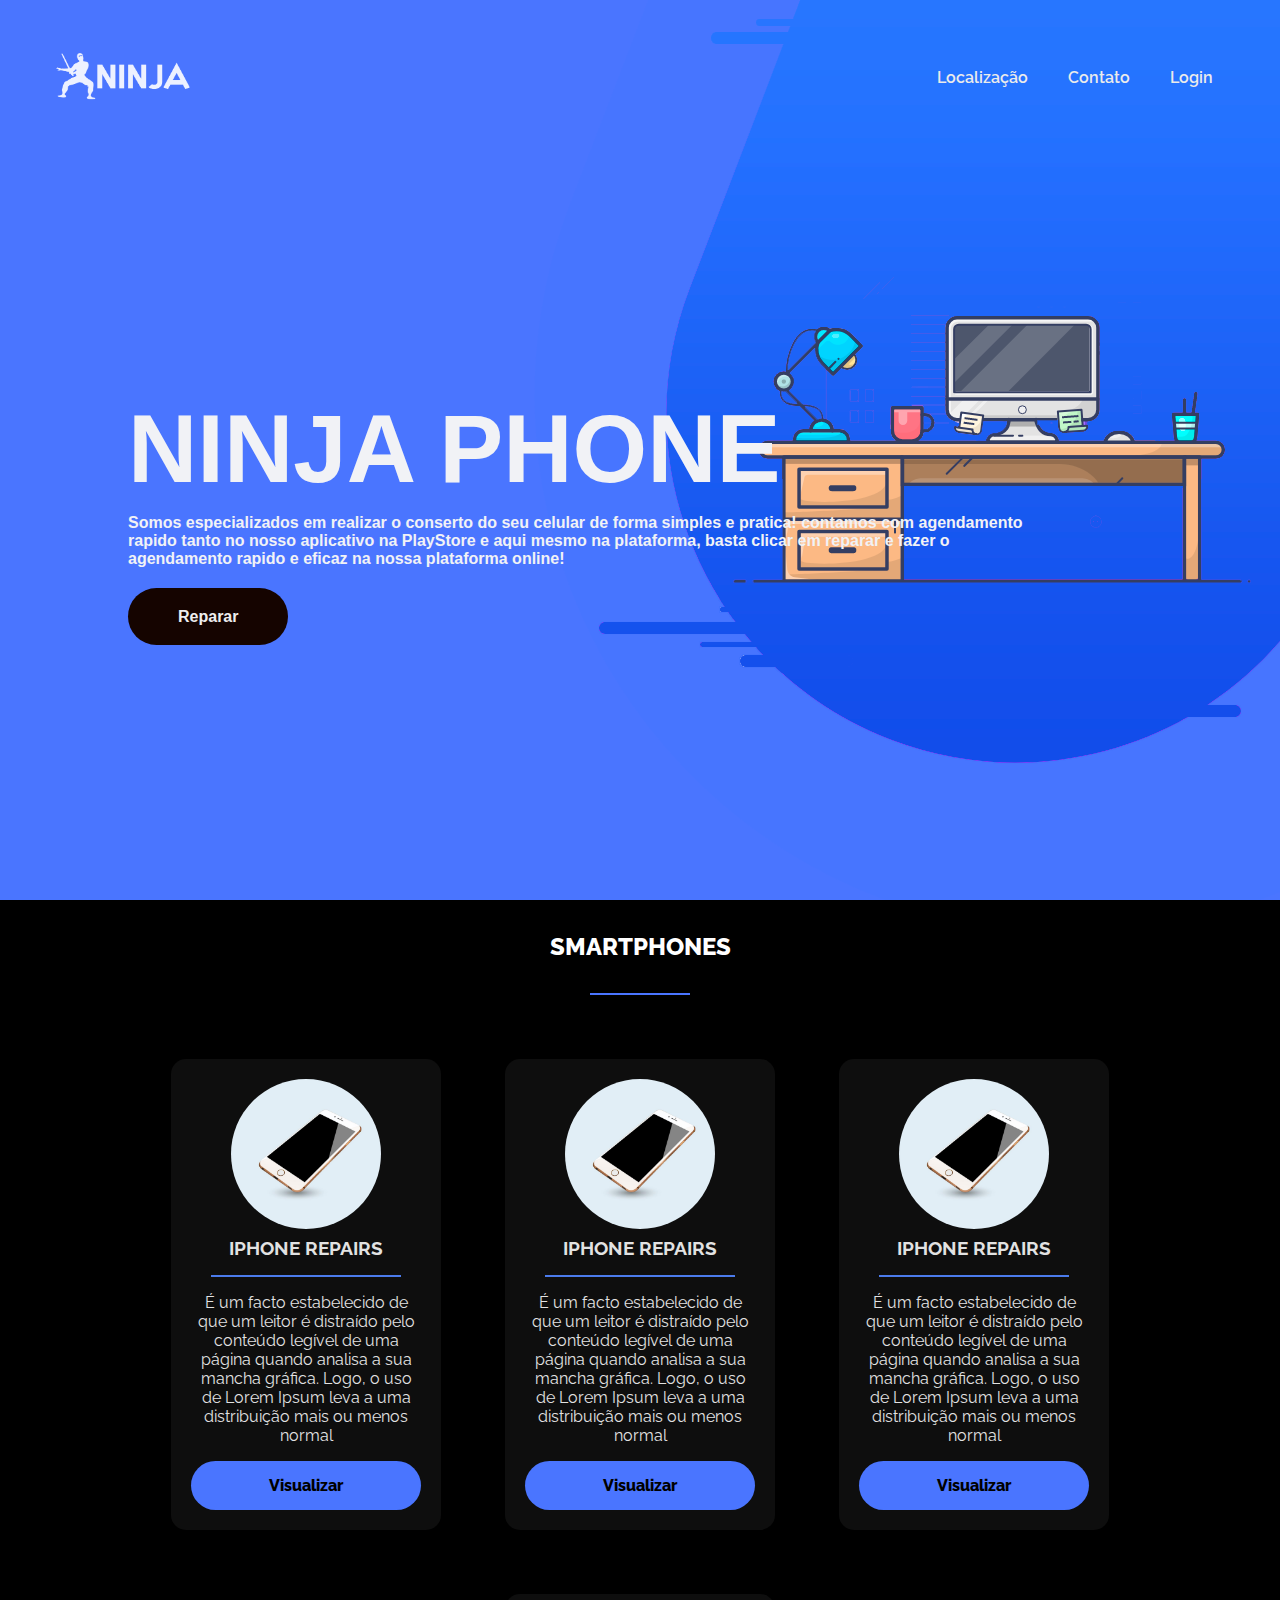
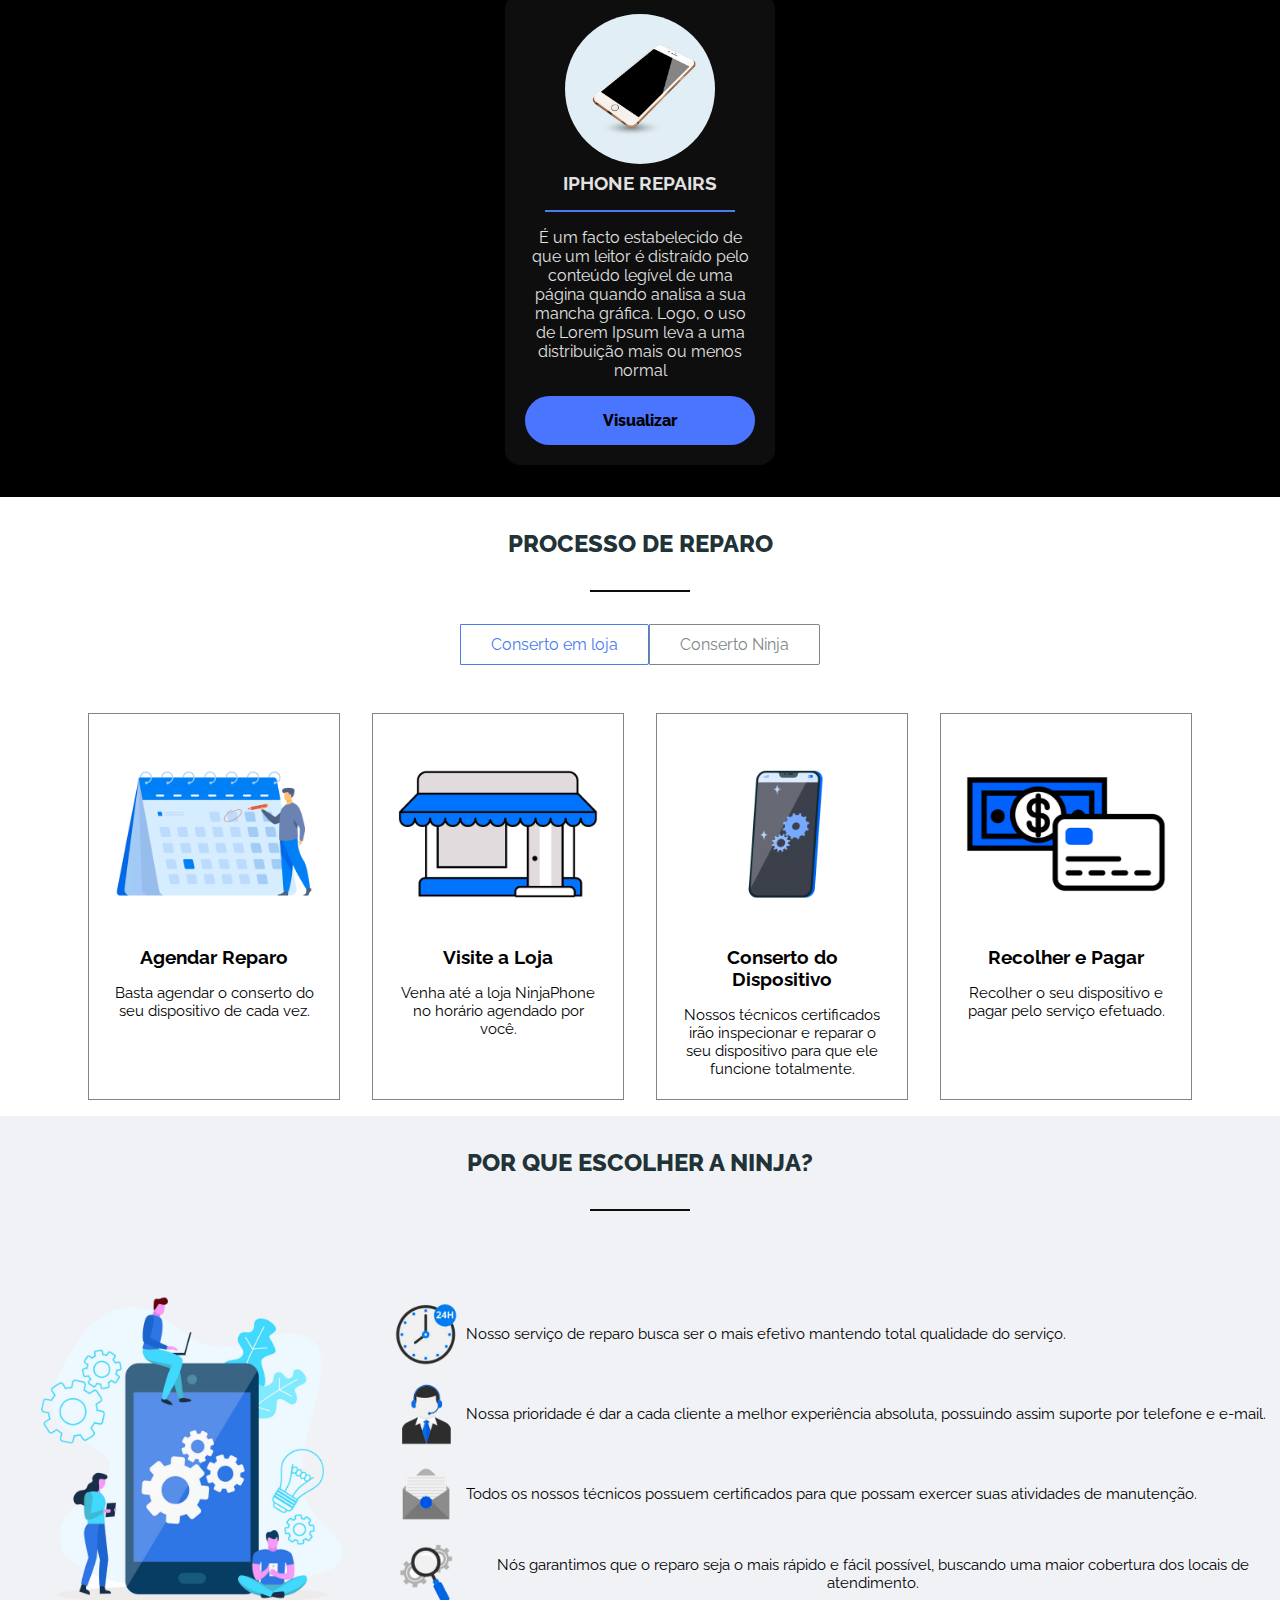
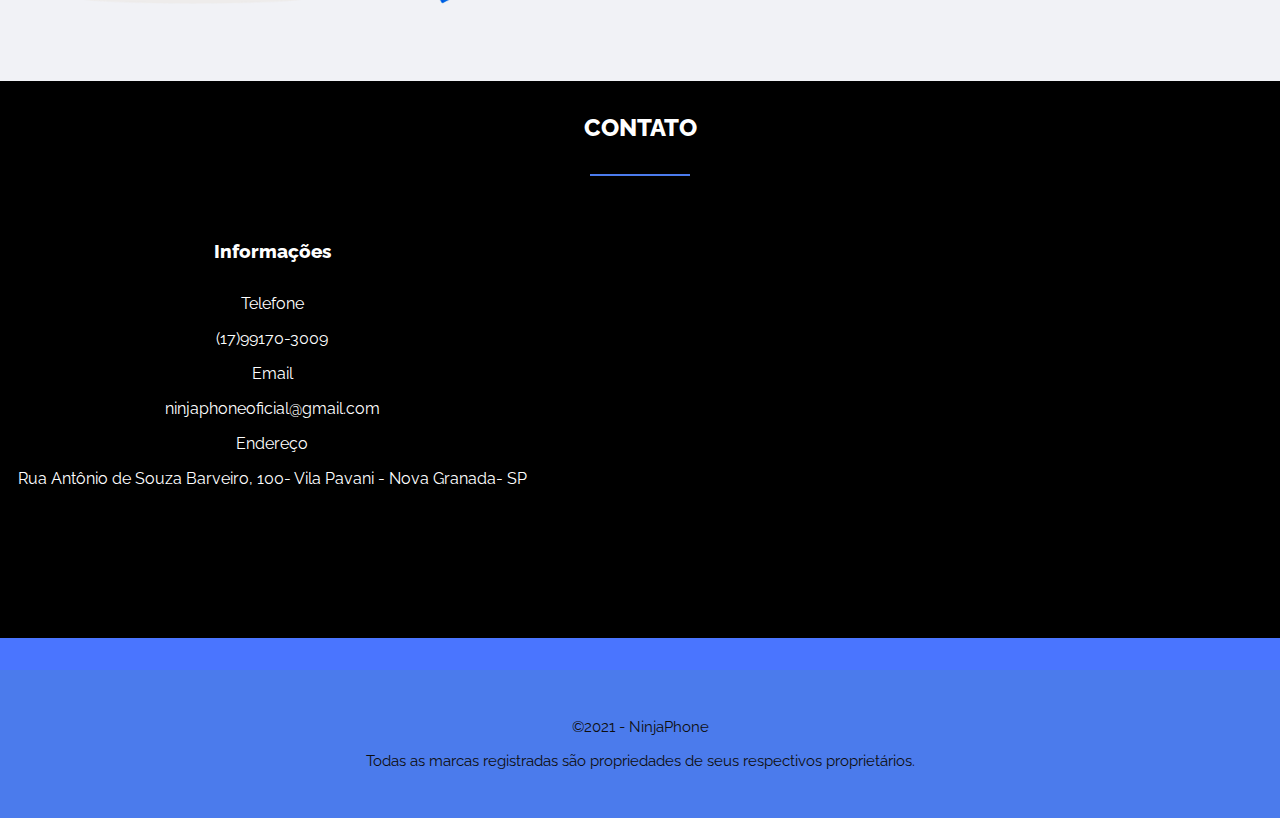
==== index.html @ fd5ca4d4 "Update index.html" ====
<!DOCTYPE html>
<html lang="en">
    <head>
        <meta charset="UTF-8">
        <meta http-equiv="X-UA-Compatible" content="IE=edge">
        <meta name="viewport" content="width=device-width, initial-scale=1.0">
        <title>NinjaPhone</title>
        <link rel="stylesheet" href="./assets/css/style.css">
        <link href='https://unpkg.com/boxicons@2.0.7/css/boxicons.min.css' rel='stylesheet'>
        
    </head>
    <body>
        <header class="header-global">
            <nav>
                <img src="./assets/images/logo.png" alt="">
                <button class="toggle_button">
                    <i class='bx bx-menu'></i>
                </button>
                <ul class="nav_list">
                    <li class="nav_item"><a href="#">Localização</a></li>
                    <li class="nav_item"><a href="#">Contato</a></li>
                    <li class="nav_item"><a href="#">Login</a></li>
                </ul>
            </nav>
            <div class="hello">
                <div class="hello_text">
                    <h1>NINJA PHONE</h1>
                    <!--<h1>SMARTPHONES</h1>-->
                    <p>
                        Somos especializados em realizar o conserto do seu celular de forma simples e pratica!
                        contamos com agendamento rapido tanto no nosso aplicativo na PlayStore e aqui mesmo na plataforma, basta clicar em reparar e fazer o agendamento rapido e eficaz na nossa plataforma online!
                    </p>
                    <a href="stacks.html">Reparar</a>
                </div>
            </div>
        </header>
        <article class="article_cards">
        <h2 class="section_title">SMARTPHONES</h2>
        <div class="section_line"></div>
            <section class="cards_section">
                <div class="card_mobile">
                    <img src="./assets/images/iphone-card.jpg" alt="" srcset="">
                    <h3>IPHONE REPAIRS</h3>
                    <div class="card_line"></div>
                    <p>
                        É um facto estabelecido de que um leitor é distraído pelo conteúdo legível de 
                        uma página quando analisa a sua mancha gráfica. 
                        Logo, o uso de Lorem Ipsum leva a uma distribuição mais ou menos normal 
                    </p>
                    <button>Visualizar</button>
                </div>

                <div class="card_mobile">
                    <img src="./assets/images/iphone-card.jpg" alt="" srcset="">
                    <h3>IPHONE REPAIRS</h3>
                    <div class="card_line"></div>
                    <p>
                        É um facto estabelecido de que um leitor é distraído pelo conteúdo legível de 
                        uma página quando analisa a sua mancha gráfica. 
                        Logo, o uso de Lorem Ipsum leva a uma distribuição mais ou menos normal 
                    </p>
                    <button>Visualizar</button>
                </div>

                <div class="card_mobile">
                    <img src="./assets/images/iphone-card.jpg" alt="" srcset="">
                    <h3>IPHONE REPAIRS</h3>
                    <div class="card_line"></div>
                    <p>
                        É um facto estabelecido de que um leitor é distraído pelo conteúdo legível de 
                        uma página quando analisa a sua mancha gráfica. 
                        Logo, o uso de Lorem Ipsum leva a uma distribuição mais ou menos normal 
                    </p>
                    <button>Visualizar</button>
                </div>

                <div class="card_mobile">
                    <img src="./assets/images/iphone-card.jpg" alt="" srcset="">
                    <h3>IPHONE REPAIRS</h3>
                    <div class="card_line"></div>
                    <p>
                        É um facto estabelecido de que um leitor é distraído pelo conteúdo legível de 
                        uma página quando analisa a sua mancha gráfica. 
                        Logo, o uso de Lorem Ipsum leva a uma distribuição mais ou menos normal 
                    </p>
                    <button>Visualizar</button>
                </div>
            </section>
        </article>
        <article class="article_repair">
            <h2 class="section_title">PROCESSO DE REPARO</h2>
            <div class="section_line"></div>
            <div class="info-process">
                <div class="schedule-process">
                    <ul>
                        <li class="tab-item card-on" onclick="tabToggle(this, 'schedule')">
                            <p>Conserto em loja</p>
                        </li>
                        <li class="tab-item" onclick="tabToggle(this, 'repair')">
                            <p>Conserto Ninja</p>
                        </li>
                    </ul>
                </div>
                <div id="schedule" class="tab-process tab-on">
                    <div class="card-process">
                        <div class="card-process-item">
                            <img src="./assets/images/calendar-process.png" alt="">
                            <h3>Agendar Reparo</h3>
                            <p>Basta agendar o conserto do seu dispositivo de cada vez.</p>
                        </div>
                    </div>
                    <div class="card-process">
                        <div class="card-process-item">
                            <img src="./assets/images/shop-process.png" alt="">
                            <h3>Visite a Loja</h3>
                            <p>Venha até a loja NinjaPhone no horário agendado por você.</p>
                        </div>
                    </div>
                    <div class="card-process">
                        <div class="card-process-item">
                            <img src="./assets/images/phone-process.png" alt="">
                            <h3>Conserto do Dispositivo</h3>
                            <p>Nossos técnicos certificados irão inspecionar e reparar o seu dispositivo para que ele funcione totalmente.</p>
                        </div>
                    </div>
                    <div class="card-process">
                        <div class="card-process-item">
                            <img src="./assets/images/money-process.png" alt="">
                            <h3>Recolher e Pagar</h3>
                            <p>Recolher o seu dispositivo e pagar pelo serviço efetuado.</p>
                        </div>
                    </div>
                </div>
                <div id="repair" class="tab-process">
                    <div class="card-process">
                        <div class="card-process-item">
                            <img src="./assets/images/package-process.png" alt="">
                            <h3>Sua localidade</h3>
                            <p>Com base em seu cep você visualizara nossos tecnicos certificados.</p>
                        </div>
                    </div>
                    <div class="card-process">
                        <div class="card-process-item">
                            <img src="./assets/images/mail-process.png" alt="">
                            <h3>Agendamento</h3>
                            <p>Você realizara o agendamento com o tecnico escolhido por você.</p>
                        </div>
                    </div>
                    <div class="card-process">
                        <div class="card-process-item">
                            <img src="./assets/images/person-process.png" alt="">
                            <h3>Tecnico é notificado</h3>
                            <p>Com o agendamento concluido o tecnico escolhido por você irá até o seu local.</p>
                        </div>
                    </div>
                    <div class="card-process">
                        <div class="card-process-item">
                            <img src="./assets/images/time-process.png" alt="">
                            <h3>Conserto</h3>
                            <p>O Tecnico irá consertar o seu celular na sua propria residencia.</p>
                        </div>
                    </div>
                </div>
            </div>
        </article>
        <article class="article_choose">
            <h2 class="section_title">POR QUE ESCOLHER A NINJA?</h2>
            <div class="section_line"></div>
            <div class="choose_container">
                <div class="choose_hand">
                    <img src="./assets/images/choose-hand.png" alt="">
                </div>
                <div class="choose_images">
                    <div class="choose_item">
                        <img src="./assets/images/clock.png" alt="">
                        <p>Nosso serviço de reparo busca ser o mais efetivo mantendo total qualidade do serviço.</p>
                    </div>
                    <div class="choose_item">
                        <img src="./assets/images/support.png" alt="">
                        <p>Nossa prioridade é dar a cada cliente a melhor experiência absoluta, possuindo assim suporte por telefone e e-mail.</p>
                    </div>
                    <div class="choose_item">
                        <img src="./assets/images/certified.png" alt="">
                        <p>Todos os nossos técnicos possuem certificados para que possam exercer suas atividades de manutenção.</p>
                    </div>
                    <div class="choose_item">
                        <img src="./assets/images/maintenance.png" alt="">
                        <p>Nós garantimos que o reparo seja o mais rápido e fácil possível, buscando uma maior cobertura dos locais de atendimento.</p>
                    </div>
                </div>
            </div>
        </article>
        <article class="article_information">
            <h2 class="section_title">CONTATO</h2>
            <div class="section_line"></div>
            <div class="information-container">
                <div>
                    <h3>Informações</h3>
                    <p>Telefone</p>
                    <span>(17)99170-3009</span>

                    <p>Email</p>
                    <span>ninjaphoneoficial@gmail.com</span>
                    
                    <p>Endereço</p>
                    <span>Rua Antônio de Souza Barveiro, 100- Vila Pavani - Nova Granada- SP</span>

                </div>
                <iframe src="https://www.google.com/maps/embed?pb=!1m18!1m12!1m3!1d3736.211601393821!2d-49.327263884458716!3d-20.538521362824568!2m3!1f0!2f0!3f0!3m2!1i1024!2i768!4f13.1!3m3!1m2!1s0x94bcfdad518bd62f%3A0x3255d976813ed13a!2sAv.%20Ant%C3%B4nio%20de%20Souza%20Barbeiro%2C%20100%20-%20Vila%20Pavani%2C%20Nova%20Granada%20-%20SP%2C%2015440-000!5e0!3m2!1spt-BR!2sbr!4v1619384015328!5m2!1spt-BR!2sbr" allowfullscreen="" loading="lazy"></iframe>
            </div>
        </article>
        <footer>
            <p>©2021 - NinjaPhone</p>
            <p>Todas as marcas registradas são propriedades de seus respectivos proprietários.</p>
        </footer>
        <script src="./assets/js/script.js"></script>
    </body>
</html>
---- assets/css/style.css ----
@import url('https://fonts.googleapis.com/css2?family=Raleway:ital,wght@0,500;0,600;1,400&display=swap');
@import url('https://fonts.googleapis.com/css2?family=Open+Sans:ital,wght@0,800;1,800&display=swap');

:root {
    --background-blue: #4a75ff;
}

* {
    margin: 0;
    border: 0;
    padding: 0;
}

body{
    width: 100%;
    height: 100vh;
    font-size: 100%;
    background: var(--background-blue);
}

header {
    /*background: var(--background-blue);*/
    width: 100%;
    height: 100%;
}

article {
    width: 100%;
    display: flex;
    align-items: center;
    justify-content: center;
    text-align: center;
    flex-direction: column;
}

.header-global{
    background:url("/assets/images/bg-header.png");
    background-repeat: no-repeat;
    background-position-x: right;
}

.header_phone{
    background:url("/assets/images/bg-headerphone.png");
    background-repeat: no-repeat;
    background-position-x: right;
}

/*
SCROLLBAR
*/

::-webkit-scrollbar {
    width: 10px;
}

::-webkit-scrollbar-track {
    background: #f1f1f1;
}

::-webkit-scrollbar-thumb {
    background: var(--background-blue);
}

::-webkit-scrollbar-thumb:hover {
    background: #404aff;
}

/* 
NAVBAR (MENU)
*/
nav {
    display: flex;
    flex-wrap: wrap;
    align-items: center;
    justify-content: space-between;
    padding: 15px;
    /*background: var(--background-blue);*/
    margin-left: 2rem;
    margin-right: 2rem;
}

nav > img {
    opacity: 0.9;
    width: 150px;
}

.nav_list {
    display: flex;
    align-items: center;
    justify-content: center;
    padding: 0;
    list-style-type: none;
}


.nav_list li a {
    display: inline-block;
    color: #ebebeb;
    font-family: 'Raleway', sans-serif;
    font-weight: 600;
    padding: 10px 20px;
    text-decoration: none;
}

.toggle_button {
    display: none;
    background: transparent;
    border: 0;
    color: #E2E2E2;
    cursor: pointer;
    font-size: 40px;
}

.toggle_button:focus {
    outline: none;
}

/* 
HEADER (HELLO)
*/
.hello {
    height: 80%;
    display: flex;
    align-items: center;
    margin-left: 10%;
}

.hello_text {
    width: 100%;
    max-width: 900px;
}

.hello_text > h1 {
    width: 100%;
    font-family: 'Open-Sans', sans-serif;
    font-weight: 800;
    font-size:6em;
    line-height: 90px;
    color: #f1f2f6;
}

.hello_text > p {
    font-family: 'Open-Sans', sans-serif;
    font-weight: 600;
    font-size:1rem;
    color: #f1f2f6;
    margin-top: 20px;
    margin-bottom: 40px;
}

.hello_text > a {
    background: #150400;
    padding: 20px 50px;
    border-radius: 50px;
    outline: none;
    text-decoration: none;
    font-family: 'Open-Sans', sans-serif;
    font-weight: 600;
    color: rgb(238, 238, 238);
}



/* 
ARTICLE (CARDS)
*/
.article_cards {
    background: #000;
}

.article_cards > h2{
    color: white;
    font-family: 'Raleway', sans-serif;
    font-weight: 800;
    margin: 2rem;
}

.article_cards > img {
    position: fixed;
    z-index: -1;
    align-items: flex-end;
}

.article_cards > .section_line{
    height: 2px;
    border-left: 100px solid var(--background-blue);
    margin-bottom: 2rem;
}

.cards_section {
    display: flex;
    width: 100%;
    align-items: center;
    justify-content: center;
    flex-wrap: wrap;
}

.card_mobile {
    display: flex;
    align-items: center;
    flex-direction: column;
    background: #0E0E0E;
    width: 230px;
    color:#E2E2E2;
    margin: 2rem;
    border-radius: 15px;
    padding: 20px;
}

.card_line {
    height: 2px;
    border-left: 190px solid #4b7bec;
    margin: 1rem;
}

.card_mobile > img {
    max-width: 150px;
    border-radius: 50%;
    
}

.card_mobile > p {
    font-family: 'Raleway', sans-serif;
    font-weight: 400;
    margin-bottom: 1rem;
    
}

.card_mobile > h3 {
    font-family: 'Raleway', sans-serif;
    margin-top: 0.5rem;
    
}

.card_mobile > button {
    background: var(--background-blue);
    padding: 15px;
    border-radius: 50px;
    width:100%;
    font-family: 'Raleway', sans-serif;
    font-weight: 800;
    font-size: 1em;
    transition: 0.3s linear;
    cursor: pointer;
}

.card_mobile > button:hover{
    background: #436dce;
}

/* 
ARTICLE (REPAIR)
*/

.article_repair {
    background: #fff;
}

.article_repair > h2{
    color: #223337;
    font-family: 'Raleway', sans-serif;
    font-weight: 800;
    margin: 2rem;
}

.article_repair > img {
    position: fixed;
    z-index: -1;
    align-items: flex-end;
}

.article_repair > .section_line{
    height: 2px;
    border-left: 100px solid #0E0E0E;
    margin-bottom: 2rem;
}

.schedule-process {
    width: 100%;
    display: flex;
    align-items: center;
    justify-content: center;
    margin-bottom: 2rem;
}

.schedule-process > ul {
    display: flex;
}

.card-on {
    border-color: #4b7bec !important;
    color: #4b7bec !important;
}

.schedule-process > ul > li {
    list-style: none;
    border: 1px solid #7e8688;
    padding: 10px 30px;
    border-radius: 0 2px 2px 0;
    color:#7e8688;
}

.schedule-process > ul > li > p {
    font-family: 'Raleway', sans-serif;
    font-weight: 400;
    text-decoration: none;
    cursor: pointer;
}

.tab-process {
    width: 100%;
    display: none;
}

.tab-on {
    display: flex;
    flex-wrap: wrap;
    align-items: center;
    justify-content: center;
}

.tab-process > .card-process {
    width: 250px;
    height: 385px;
    border: 1px solid #7e8688;
    margin: 1rem;
}

.tab-process > .card-process > .card-process-item {
    padding: 20px;
}

.tab-process > .card-process > .card-process-item > img {
    width: 200px;
}

.tab-process > .card-process > .card-process-item > h3 {
    font-family: 'Raleway', sans-serif;
    margin-top: 0.5rem;
    margin-bottom: 1rem;
}

.tab-process > .card-process > .card-process-item > p {
    font-family: 'Raleway', sans-serif;
    font-weight: 400;
    font-size: 15px;
}

/* 
ARTICLE (CHOOSE)
*/

.choose_container {
    display: flex;
    width: 100%;
    align-items: center;
    justify-content: space-around;
    margin: 2rem;
}

.article_choose {
    display: flex;
    background: #f1f2f6;
    flex-direction: row;
}

.article_choose > .section_line{
    height: 2px;
    border-left: 100px solid #0E0E0E;
    margin-bottom: 1rem;
}

.article_choose > h2{
    color: #223337;
    font-family: 'Raleway', sans-serif;
    font-weight: 800;
    margin: 2rem;
}

.choose_hand {
    align-items: center;
    margin: 0;
    border: 0;
}

.choose_hand > img {
    width: 100%;
    max-width: 400px;
    margin: 0;
    border: 0;
}

.article_choose {
    display: flex;
    flex-direction: column;
}

.choose_item {
    display: flex;
    align-items: center;
}

.choose_item > img {
    width: 100%;
    max-width: 80px;
}

.choose_item > p {
    font-family: 'Raleway', sans-serif;
    font-weight: 400;
    font-size: 15px;
}

/* 
ARTICLE (INFORMATION)
*/

.article_information {
    background: #000;
    display: flex;
    width: 100%;
    align-items: center;
    margin-bottom: 2rem;
}

.information-container {
    width: 100%;
    display: flex;
    flex-wrap: wrap;
    flex-direction: row;
    justify-content: space-around;
    color:#fff;
    margin-bottom: 30px;
}

.article_information > h2{
    color: #fff;
    font-family: 'Raleway', sans-serif;
    font-weight: 800;
    margin: 2rem;
}
.article_information > .section_line{
    height: 2px;
    border-left: 100px solid #4b7bec;
    margin-bottom: 2rem;
}

.information-container > iframe {
    width: 700px;
    height: 400px;
}

.information-container > div > h3 {
    font-family: 'Raleway', sans-serif;
    font-weight: 800;
    margin: 2rem;
    color: #fff;
}

.information-container > div > p {
    font-family: 'Raleway', sans-serif;
    font-weight: 400;
    margin: 1rem 0 1rem 0;
    color: #fff;
}

.information-container > div > span {
    font-family: 'Raleway', sans-serif;
    font-weight: 400;
    color: #fff;
}

/* REAPAIR TAB */

.query_list {
    display: flex;
    flex-wrap: wrap;
    justify-content: center;
}

.query_article {
    width: 100%;
    background:#f1f2f6;
}

.query_section {
    width: 100%;
    display: flex;
    align-items: center;
    flex-direction: column;
}

.query_inputs {
    display: flex;
    background: #E2E2E2;
    padding: 5px;
    border-radius: 50px;
}

.query_inputs > input {
    width: 100%;
    max-width: 250px;
    height: 50px;
    outline: none;
    background: #f1f2f6;
    border-radius: 50px 0 0 50px;
    font-family: 'Raleway', sans-serif;
    padding-left: 15px;
}

.query_section > h2 {
    color: #223337;
    font-family: 'Raleway', sans-serif;
    font-weight: 800;
    margin: 2rem;
}

.query_section > .section_line{
    height: 2px;
    border-left: 100px solid #0E0E0E;
    margin: 2rem;
}

.query_inputs > button {
    background: var(--background-blue);
    width: 150px;
    height: 50px;
    font-family: 'Raleway', sans-serif;
    font-weight: 800;
    font-size: 1em;
    transition: 0.3s linear;
    color: #fff;
    cursor: pointer;
    outline: none;
    border-radius: 0 50px 50px 0;
}

.query_inputs > button:hover{
    background: #436dce;
}

.query_card {
    display: flex;
    width: 250px;
    flex-direction: column;
    align-items: center;
    background: #ebebeb;
    border-radius: 15px;
    margin:1rem;
}

.query_card > p {
    display: flex;
    flex-direction: column;
    font-family: 'Raleway', sans-serif;
    font-weight: 400;
    font-size: 15px;
}

.query_card > a {
    display: flex;
    align-items: center;
    color: #fff;
    outline: 0;
    text-decoration: 0;
    background: var(--background-blue);
    font-family: 'Raleway', sans-serif;
    font-weight: 800;
    font-size: 1rem;
    transition: 0.3s linear;
    margin-top: 1rem;
    width: 100%;
    padding: 10px 0 10px 0;
    border-radius: 0 0 15px 15px;
    align-items: center;
    justify-content: center;
    align-content: center;
}

.query_card > a:hover{
    background: #436dce;
}

.query_card > img {
    width: 100%;
    height: 100%;
    max-width: 100px;
}
/* FOOTER */

footer{
    bottom: 0;
    margin-top: auto;
    background:#4b7bec;
    text-align: center;
    padding: 2rem;
}

footer > p {
    font-family: 'Raleway', sans-serif;
    font-weight: 400;
    font-size: 15px;
    color: #0E0E0E;
    margin: 1rem;
}


@media screen and (max-width: 1100px) {
    .hello_text {
        align-items: center;
        justify-content: center;
    }
    .hello_text > h1 {
        font-size: 4em;
        line-height: 60px;
    }
}

@media screen and (max-width: 800px) {
    .choose_container{
        flex-direction: column;
    }
}


@media screen and (max-width: 850px) {
    .hello_text > h1 {
        font-size: 4em;
        line-height: 60px;
    }
}

@media screen and (max-width: 690px) {
    .hello_text > h1 {
        font-size: 3em;
        line-height: 60px;
    }
}

@media screen and (max-width: 400px) {
    .hello_text > h1 {
        font-size: 2.1em;
        line-height: 35px;
    }
    .hello_text > p {
        font-size: 1em;
        line-height: 17px;
    }
}

@media screen and (max-width: 770px) {
    .logo {
        width: 80px;
    }
    .nav_list {
        display: none;
        overflow: hidden;
    }
    .nav_list.show {
        display: flex;
        width: 100%;
        flex-direction: column;
    }
    .toggle_button {
        display: block;
    }
}

@media screen and (max-width: 1590px) {
    .hello_img{
        display: none;
    }
}

@media screen and (max-width: 420px) {
    .choose_item > p {
        font-size: 14px;
    }
}




/*REPAIRS PAGE*/

/*REPAIRS CARD*/


.repairs-process {
    width: 100%;
    display: flex;
    align-items: center;
    justify-content: center;
    margin-bottom: 2rem;
}

.repairs-process > ul {
    display: flex;
}

.repairs-on {
    border-color: #4b7bec !important;
    color: #4b7bec !important;
}

.repairs-process > ul > li {
    list-style: none;
    border: 1px solid #7e8688;
    padding: 10px 30px;
    border-radius: 0 2px 2px 0;
    color:#7e8688;
}

.repairs-process > ul > li > p {
    font-family: 'Raleway', sans-serif;
    font-weight: 400;
    text-decoration: none;
    cursor: pointer;
}

.repair-process {
    width: 100%;
    display: flex;
    flex-wrap: wrap;
    align-items: center;
    justify-content: center;
}

.repair-process > .repairs-process {
    width: 250px;
    height: 300px;
    border: 1px solid #7e8688;
    border-radius: 15px;
    margin: 1rem;
}

.repair-process > .repairs-process > .repairs-process-item {
    padding: 20px;
}

.repair-process > .repairs-process > .repairs-process-item > img {
    max-width: 100px;
}

.repair-process > .repairs-process > .repairs-process-item > h3 {
    font-family: 'Raleway', sans-serif;
    margin-top: 0.5rem;
    margin-bottom: 1rem;
}

.repair-process > .repairs-process > .carepairsrd-process-item > p {
    font-family: 'Raleway', sans-serif;
    font-weight: 400;
    font-size: 15px;
}

.repairs-process:hover{
    cursor: pointer;
    opacity: 0.8;
    box-shadow: inset 0 0 1px #000, 0 0 1px #000;
}



/* 
SELECT PHONE AND MODEL (CARDS)
*/
.phone_select {
    background: #000;
    height: 100%;
}

.phone_select > h2{
    color: white;
    font-family: 'Raleway', sans-serif;
    font-weight: 800;
    margin: 2rem;
}

.phone_card {
    width: 100%;
    display: flex;
    flex-direction: column;
    align-items: center;
    color: #E2E2E2;
}

.phone_card > label {
    width: 100%;
    font-family: 'Raleway', sans-serif;
    font-weight: 800;
    margin: 2rem;
}

.phone_card > select {
    width: 100%;
    max-width:400px;
    height: 35px;
    outline: none;
    font-family: 'Raleway', sans-serif;
}

.phone_card > img {
    width: 100%;
    max-width: 300px;
}

.phone_select > .phone_line{
    height: 2px;
    border-left: 100px solid var(--background-blue);
    margin-bottom: 2rem;
}

.phone_section {
    display: flex;
    width: 100%;
    align-items: center;
    justify-content: center;
    flex-wrap: wrap;
}

.button_phone, .button_hour, .button_success {
    cursor: pointer;
    width: 100%;
    max-width: 200px;
    border-radius: 50px;
    padding: 15px;
    outline: none;
    background: var(--background-blue);
    color: #fff;
    font-family: 'Raleway', sans-serif;
    font-weight: 800;
    margin-top: 15px;
    transition: 0.5s;
}

.button_phone:hover, .button_hour:hover, .button_success:hover {
    background: #436dce;
}

/* PHONE SELECT SERVICE */
.stacks_off {display: none;}

.service_select {
    background: #fff;
    height: 100%;
}

.service_select > h2{
    color: #0E0E0E;
    font-family: 'Raleway', sans-serif;
    font-weight: 800;
    margin: 2rem;
}
.service_select > .service_line{
    height: 2px;
    border-left: 100px solid #0E0E0E;
    margin-bottom: 2rem;
}

.service_section {
    display: flex;
    flex-wrap: wrap;
    justify-content: center;
    width: 100%;
    max-width: 950px;
}

.service_card {
    border: 1px solid #0E0E0E;
    margin: 5px;
    border-radius: 15px;
    cursor: pointer;
}

.service_card:hover {
    opacity: 0.9;
}

.service_card > img {
    width: 100%;
    max-width: 300px;
}

.service_card > p {
    font-family: 'Raleway', sans-serif;
    font-weight: 800;
}

/* CEP SELECTION */

.cep_select {
    background: #ebebeb;
    height: 100%;
}

.cep_select > h2{
    color: #0E0E0E;
    font-family: 'Raleway', sans-serif;
    font-weight: 800;
    margin: 2rem;
}
.cep_select > .cep_line{
    height: 2px;
    border-left: 100px solid #0E0E0E;
    margin-bottom: 2rem;
}

.cep_section {
    display: flex;
    flex-wrap: wrap;
    justify-content: center;
    align-items: center;
    flex-direction: column;
    width: 100%;
    max-width: 950px;
}

.cep_section > input {
    outline: none;
    width: 100%;
    max-width: 300px;
    padding: 5px 10px;
    height: 50px;
    font-family: 'Raleway', sans-serif;
    font-weight: 800;
    font-size: 1rem;
    margin: 30px;
}

.cep_section > h3 {
    font-family: 'Raleway', sans-serif;
    font-weight: 800;
}

.cep_card_container {
    display: flex;
    flex-direction: row;
}

.cep_off {
    border: 1px solid #0E0E0E;
    margin: 5px;
    border-radius: 15px;
    cursor: pointer;
    opacity: 0.7;
}

.cep_card {
    border: 1px solid #0E0E0E;
    margin: 5px;
    border-radius: 15px;
    cursor: pointer;
}

.cep_card:hover {
    opacity: 0.9;
}

.cep_card > img, .cep_off > img{
    width: 100%;
    max-width: 300px;
}

.cep_card > p, .cep_off > p{
    font-family: 'Raleway', sans-serif;
    font-weight: 800;
}

/*Register Maintence*/

.register_service, .register_ninja {
    background: #ebebeb;
    height: 100%;
}

.register_service > h2, .register_ninja > h2{
    color: #0E0E0E;
    font-family: 'Raleway', sans-serif;
    font-weight: 800;
    margin: 2rem;
}
.register_line{
    height: 2px;
    border-left: 100px solid #0E0E0E;
    margin-bottom: 2rem;
}

.register_section {
    display: flex;
    flex-direction: column;
    align-items: center;
    justify-content: center;
    background: #fff;
    width: 500px;
    max-width: 500px;
    border-radius: 15px;
    padding: 30px;
}

.input_container {
    text-align: left;
    display: flex;
    flex-direction: column;
    font-family: 'Raleway', sans-serif;
}

.input_container > input{
    background: #edf0ed;
    border-radius: 10px;
    outline: none;
    padding: 10px;
    width: 300px;
    margin: 3px 0 10px 0;
}

.input_container > select {
    background: #edf0ed;
    border-radius: 10px;
    outline: none;
    padding: 8px;
    width: 315px;
    margin: 3px 0 10px 0;
}



.card_success_container {
    background: #150400;
    height: 100%;
}

.card_success {
    box-shadow: 0 0 10px rgba(0, 0, 0, 0.808);
    max-width: 520px;
    border-radius: 15px;
}
.card_success_1{
    background: #4a75ff;
    border-radius: 15px 15px 0 0;
    padding: 50px;
    display: flex;
    justify-content: center;
}
.card_success_1 > img{
    width: 100px;
}
.card_success_2{
    background: #fff;
    border-radius: 0 0 15px 15px;
    display: flex;
    flex-direction: column;
    align-items: center;
    padding: 50px;
}

.card_success_2 > h1{
    color: #0E0E0E;
    font-family: 'Raleway', sans-serif;
    font-weight: 800;
    margin: 1rem;
}

.card_success_2 > p{
    color: #0E0E0E;
    font-family: 'Raleway', sans-serif;
    font-weight: 600;
    margin: 1rem;
}

/* TECHNICIAN FORM*/

.technician_container{
    display: flex;
    justify-content: center;
    align-items: center;
    width: 100%;
    height: 100%;
}

.technician_form{
    width: 100%;
    max-width: 500px;
    background: #fff;
    border-radius: 15px;
    padding: 20px;
}

.technician_form > h6, .technician_form > div > h6{
    margin-top: 10px;
    margin-bottom: 0;
}

/* Image Upload */

@media screen and (min-width: 300px) and (max-width: 700px) {
    .dropzone {
        max-width: 80%;
    }
    .info {
        margin-top: 30%;
    }
    .status {
        width: 80%;
    }
    .image-url {
        width: 80%;
    }
    .loading-table {
        margin-left: auto;
        margin-right: auto;
        margin-top: 50%;
        margin-bottom: 50%;
    }
}

body.loading .loading-modal {
    display: block
}

.title {
    margin-right: auto;
    margin-left: auto;
    text-align: center;
}

.title h1 {
    color: #000;
    text-decoration: underline;
}

.title h1:hover {
    color: #3588DE;
}

.dropzone {
    border: 4px dashed #ccc;
    height: 200px;
    position: relative;
    margin-right: auto;
    margin-left: auto;
    max-width: 50%;
}

.info {
    margin-top: 11%;
}

.dropzone p {
    /*height: 100%;
    line-height: 200px;*/
    margin: 0%;
    text-align: center;
    width: 100%
}

.input {
    height: 100%;
    left: 0;
    outline: 0;
    opacity: 0;
    position: absolute;
    top: 0;
    width: 100%
}

.status {
    border-radius: 5px;
    text-align: center;
    width: 50%;
    margin-left: auto;
    margin-right: auto;
}

.image-url {
    width: 50%;
}

.dropzone.dropzone-dragging {
    border-color: #000
}

.loading-table {
    margin-left: auto;
    margin-right: auto;
    margin-top: 15%;
    margin-bottom: 15%;
}

.img {
    width: 100%;
}

.bg-success {
    background: #0d6efd !important;
    border-radius: 0;
    color: #E2E2E2;
    font-family: 'Segoe UI', Tahoma, Geneva, Verdana, sans-serif;
}
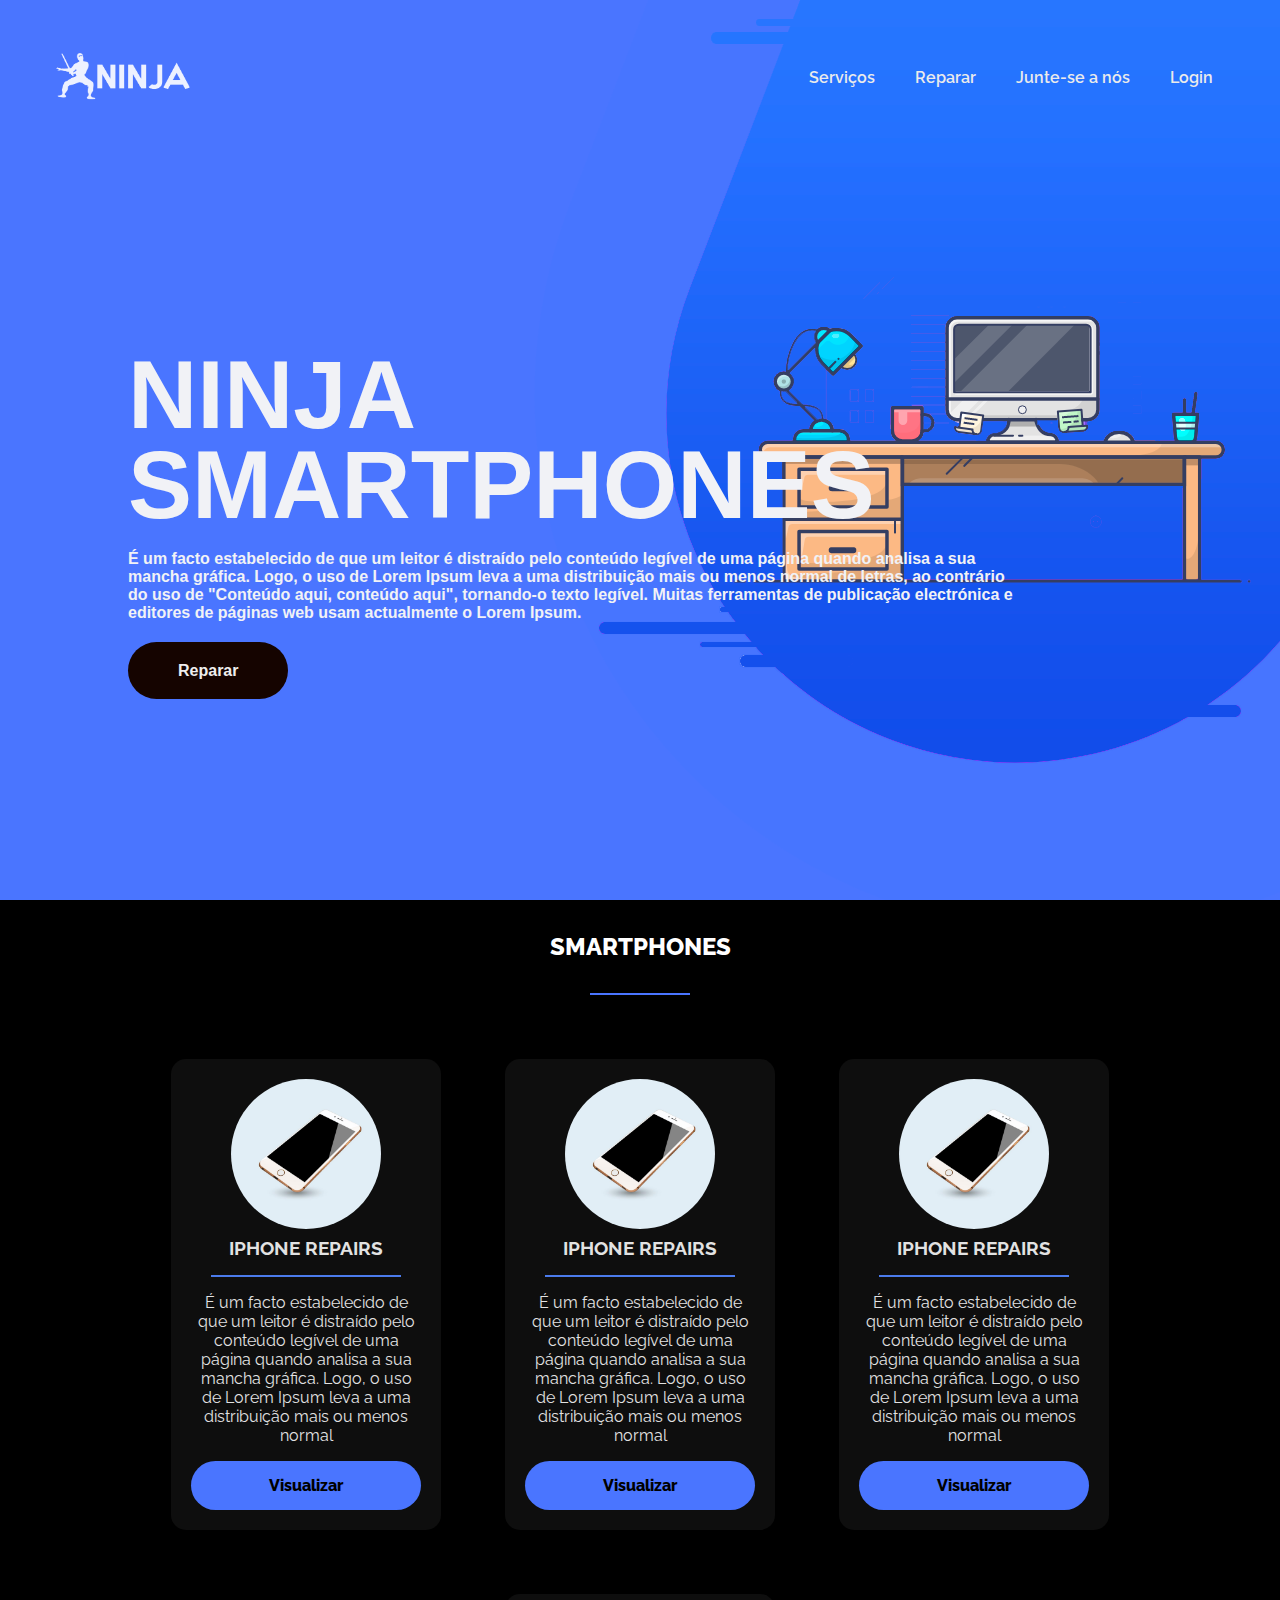
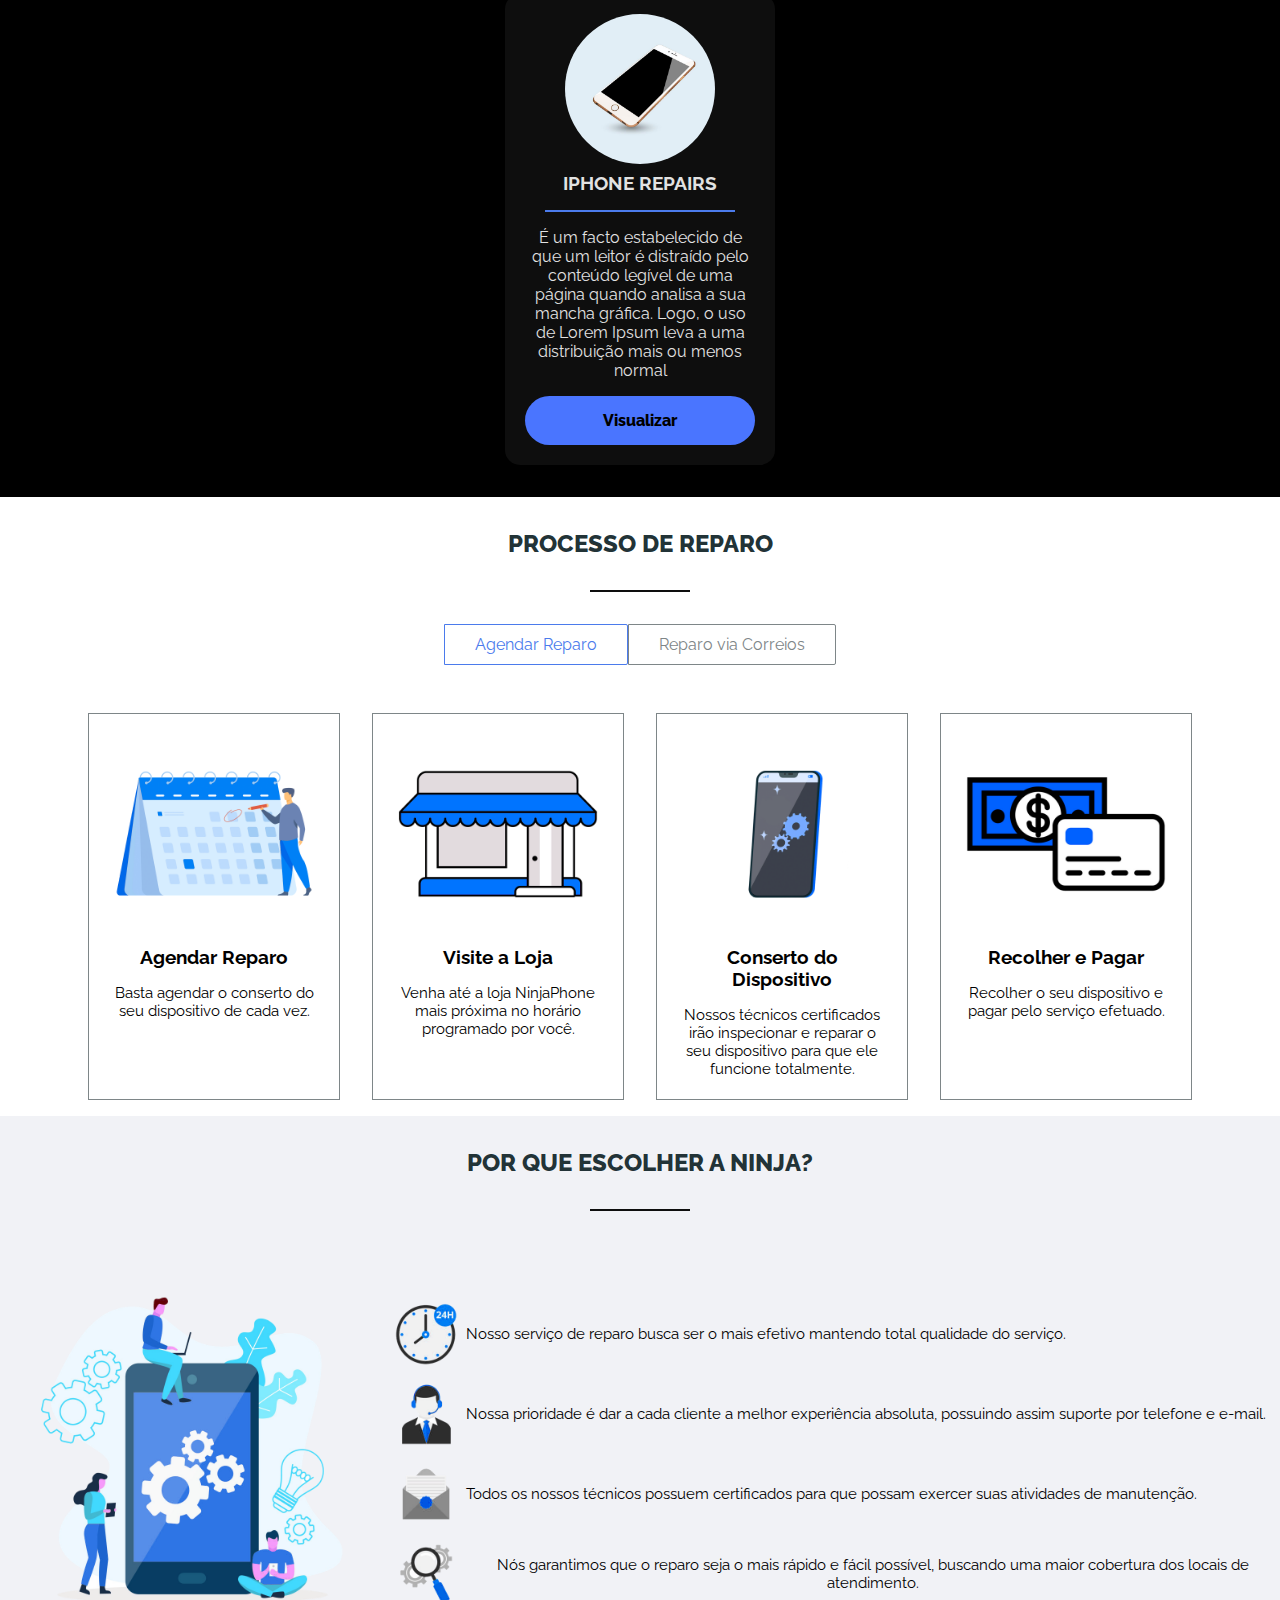
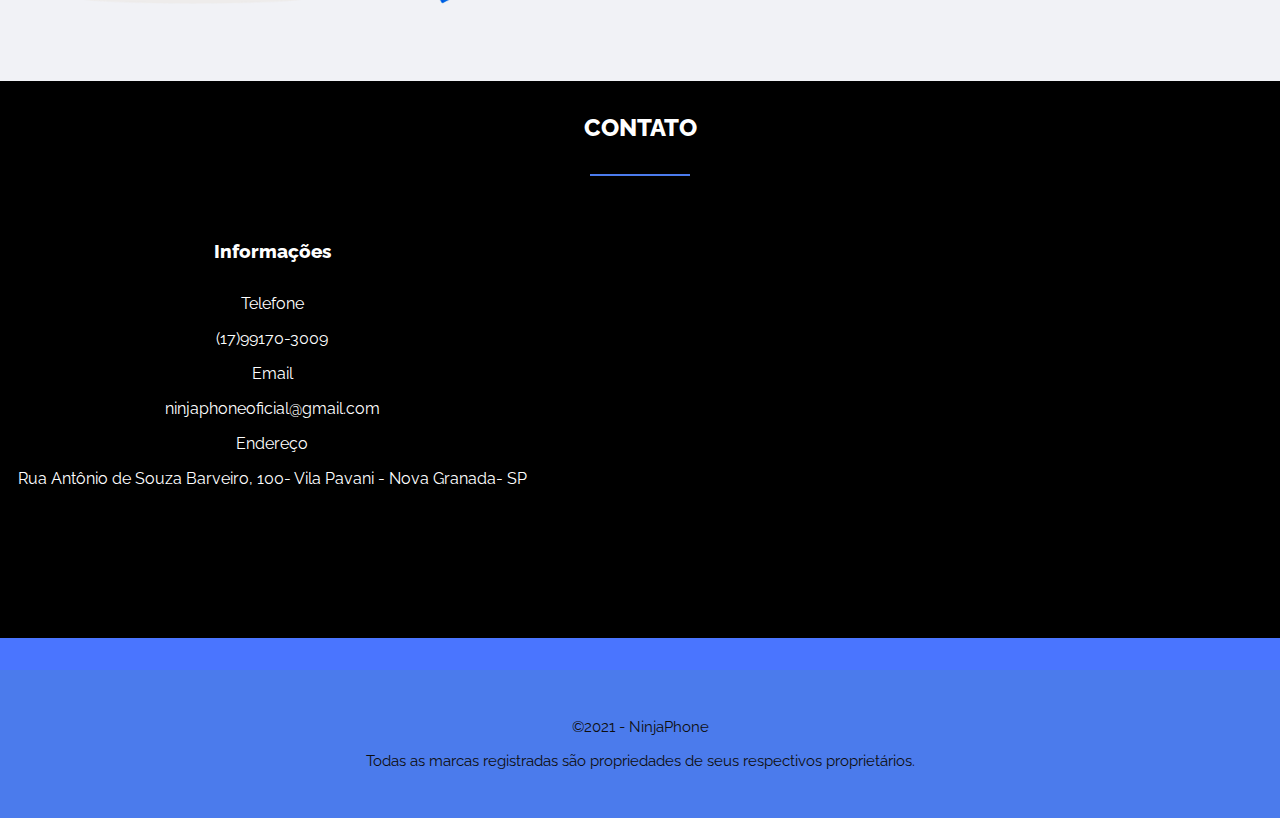
==== commit 73720cd2: "Commit 09/06" ====
--- a/index.html
+++ b/index.html
@@ -17,20 +17,25 @@
                     <i class='bx bx-menu'></i>
                 </button>
                 <ul class="nav_list">
-                    <li class="nav_item"><a href="#">Localização</a></li>
-                    <li class="nav_item"><a href="#">Contato</a></li>
-                    <li class="nav_item"><a href="#">Login</a></li>
+                    <li class="nav_item"><a href="/services.html">Serviços</a></li>
+                    <li class="nav_item"><a href="/stacks.html">Reparar</a></li>
+                    <li class="nav_item"><a href="/register.html">Junte-se a nós</a></li>
+                    <li class="nav_item"><a href="/dashboard/login.html">Login</a></li>
                 </ul>
             </nav>
             <div class="hello">
                 <div class="hello_text">
-                    <h1>NINJA PHONE</h1>
-                    <!--<h1>SMARTPHONES</h1>-->
-                    <p>
-                        Somos especializados em realizar o conserto do seu celular de forma simples e pratica!
-                        contamos com agendamento rapido tanto no nosso aplicativo na PlayStore e aqui mesmo na plataforma, basta clicar em reparar e fazer o agendamento rapido e eficaz na nossa plataforma online!
-                    </p>
-                    <a href="stacks.html">Reparar</a>
+                    <h1>NINJA</h1>
+                    <h1>SMARTPHONES</h1>
+                    <p>
+                        É um facto estabelecido de que um leitor é distraído pelo conteúdo legível de 
+                        uma página quando analisa a sua mancha gráfica. 
+                        Logo, o uso de Lorem Ipsum leva a uma distribuição mais ou menos normal 
+                        de letras, ao contrário do uso de "Conteúdo aqui, conteúdo aqui", 
+                        tornando-o texto legível. Muitas ferramentas de publicação electrónica e editores 
+                        de páginas web usam actualmente o Lorem Ipsum.
+                    </p>
+                    <a href="/stacks.html">Reparar</a>
                 </div>
             </div>
         </header>
@@ -94,10 +99,10 @@
                 <div class="schedule-process">
                     <ul>
                         <li class="tab-item card-on" onclick="tabToggle(this, 'schedule')">
-                            <p>Conserto em loja</p>
+                            <p>Agendar Reparo</p>
                         </li>
                         <li class="tab-item" onclick="tabToggle(this, 'repair')">
-                            <p>Conserto Ninja</p>
+                            <p>Reparo via Correios</p>
                         </li>
                     </ul>
                 </div>
@@ -113,7 +118,7 @@
                         <div class="card-process-item">
                             <img src="./assets/images/shop-process.png" alt="">
                             <h3>Visite a Loja</h3>
-                            <p>Venha até a loja NinjaPhone no horário agendado por você.</p>
+                            <p>Venha até a loja NinjaPhone mais próxima no horário programado por você.</p>
                         </div>
                     </div>
                     <div class="card-process">
@@ -135,29 +140,29 @@
                     <div class="card-process">
                         <div class="card-process-item">
                             <img src="./assets/images/package-process.png" alt="">
-                            <h3>Sua localidade</h3>
-                            <p>Com base em seu cep você visualizara nossos tecnicos certificados.</p>
+                            <h3>Empacote seu dispositivo</h3>
+                            <p>Embale seu dispositivo com segurança usando plástico-bolha ou um jornal. Apenas bateria e aparelho.</p>
                         </div>
                     </div>
                     <div class="card-process">
                         <div class="card-process-item">
                             <img src="./assets/images/mail-process.png" alt="">
-                            <h3>Agendamento</h3>
-                            <p>Você realizara o agendamento com o tecnico escolhido por você.</p>
+                            <h3>Envie seu dispositivo</h3>
+                            <p>Envie seu dispositivo via serviço de entrega rápida e obtenha um número de rastreamento, não nos responsabilizamos pelo extravio.</p>
                         </div>
                     </div>
                     <div class="card-process">
                         <div class="card-process-item">
                             <img src="./assets/images/person-process.png" alt="">
-                            <h3>Tecnico é notificado</h3>
-                            <p>Com o agendamento concluido o tecnico escolhido por você irá até o seu local.</p>
+                            <h3>Nós Recebemos Seu Dispositivo</h3>
+                            <p>Assim que recebermos seu dispositivo, você receberá um e-mail de confirmação e iniciará o processo de diagnóstico.</p>
                         </div>
                     </div>
                     <div class="card-process">
                         <div class="card-process-item">
                             <img src="./assets/images/time-process.png" alt="">
-                            <h3>Conserto</h3>
-                            <p>O Tecnico irá consertar o seu celular na sua propria residencia.</p>
+                            <h3>Nós consertamos e enviamos você de volta</h3>
+                            <p>Chega de esperar - basta agendar o conserto do seu dispositivo de cada vez.</p>
                         </div>
                     </div>
                 </div>
@@ -215,4 +220,4 @@
         </footer>
         <script src="./assets/js/script.js"></script>
     </body>
-</html>
+</html>--- a/assets/css/style.css
+++ b/assets/css/style.css
@@ -45,6 +45,11 @@
     background-position-x: right;
 }
 
+.header_service{
+    background:url("/assets/images/bg-service.png");
+    background-repeat: no-repeat;
+    background-position-x: right;
+}
 /*
 SCROLLBAR
 */
@@ -1196,4 +1201,101 @@
     border-radius: 0;
     color: #E2E2E2;
     font-family: 'Segoe UI', Tahoma, Geneva, Verdana, sans-serif;
+}
+
+
+/* LOGIN FORM */
+
+.login_container {
+    background: #fff;
+    height: 100%;
+}
+
+.login_container > h2{
+    color: #223337;
+    font-family: 'Raleway', sans-serif;
+    font-weight: 800;
+    margin: 2rem;
+}
+
+
+.login_container > .section_line{
+    height: 2px;
+    border-left: 100px solid #0E0E0E;
+    margin-bottom: 2rem;
+}
+
+.login_process {
+    width: 100%;
+    display: flex;
+    align-items: center;
+    justify-content: center;
+    margin-bottom: 2rem;
+}
+
+.login_process > ul {
+    display: flex;
+    
+    padding-left: 0 !important;
+}
+
+.card-on {
+    border-color: #4b7bec !important;
+    color: #4b7bec !important;
+}
+
+.login_process > ul > li {
+    list-style: none;
+    border: 1px solid #7e8688;
+    padding: 10px 30px;
+    border-radius: 0 2px 2px 0;
+    color:#7e8688;
+
+}
+
+.login_process > ul > li > p {
+    font-family: 'Raleway', sans-serif;
+    font-weight: 400;
+    text-decoration: none;
+    cursor: pointer;
+    margin-bottom: 0 !important;
+}
+
+.tab-process {
+    width: 100%;
+    display: none;
+}
+
+.tab-on {
+    display: flex;
+    flex-wrap: wrap;
+    align-items: center;
+    justify-content: center;
+}
+
+.tab-process > .card-process {
+    width: 250px;
+    height: 385px;
+    border: 1px solid #7e8688;
+    margin: 1rem;
+}
+
+.tab-process > .card-process > .card-process-item {
+    padding: 20px;
+}
+
+.tab-process > .card-process > .card-process-item > img {
+    width: 200px;
+}
+
+.tab-process > .card-process > .card-process-item > h3 {
+    font-family: 'Raleway', sans-serif;
+    margin-top: 0.5rem;
+    margin-bottom: 1rem;
+}
+
+.tab-process > .card-process > .card-process-item > p {
+    font-family: 'Raleway', sans-serif;
+    font-weight: 400;
+    font-size: 15px;
 }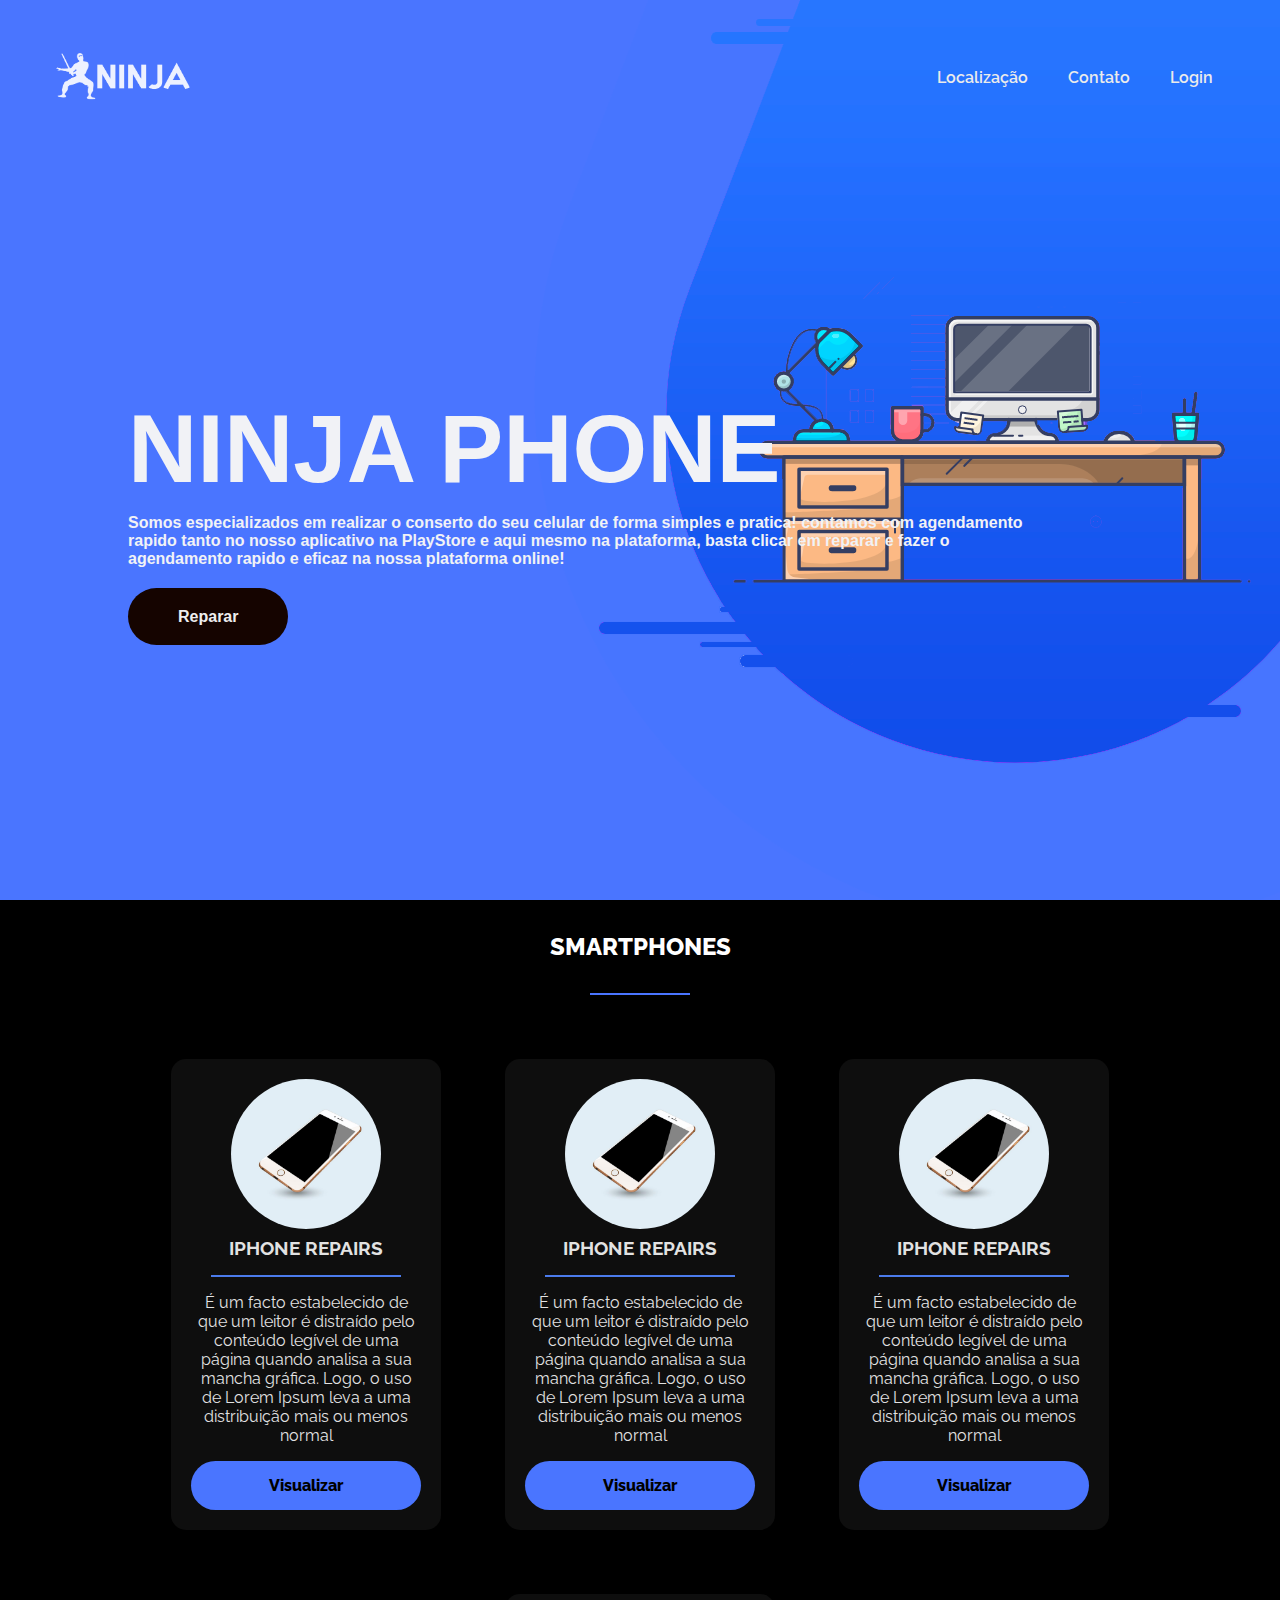
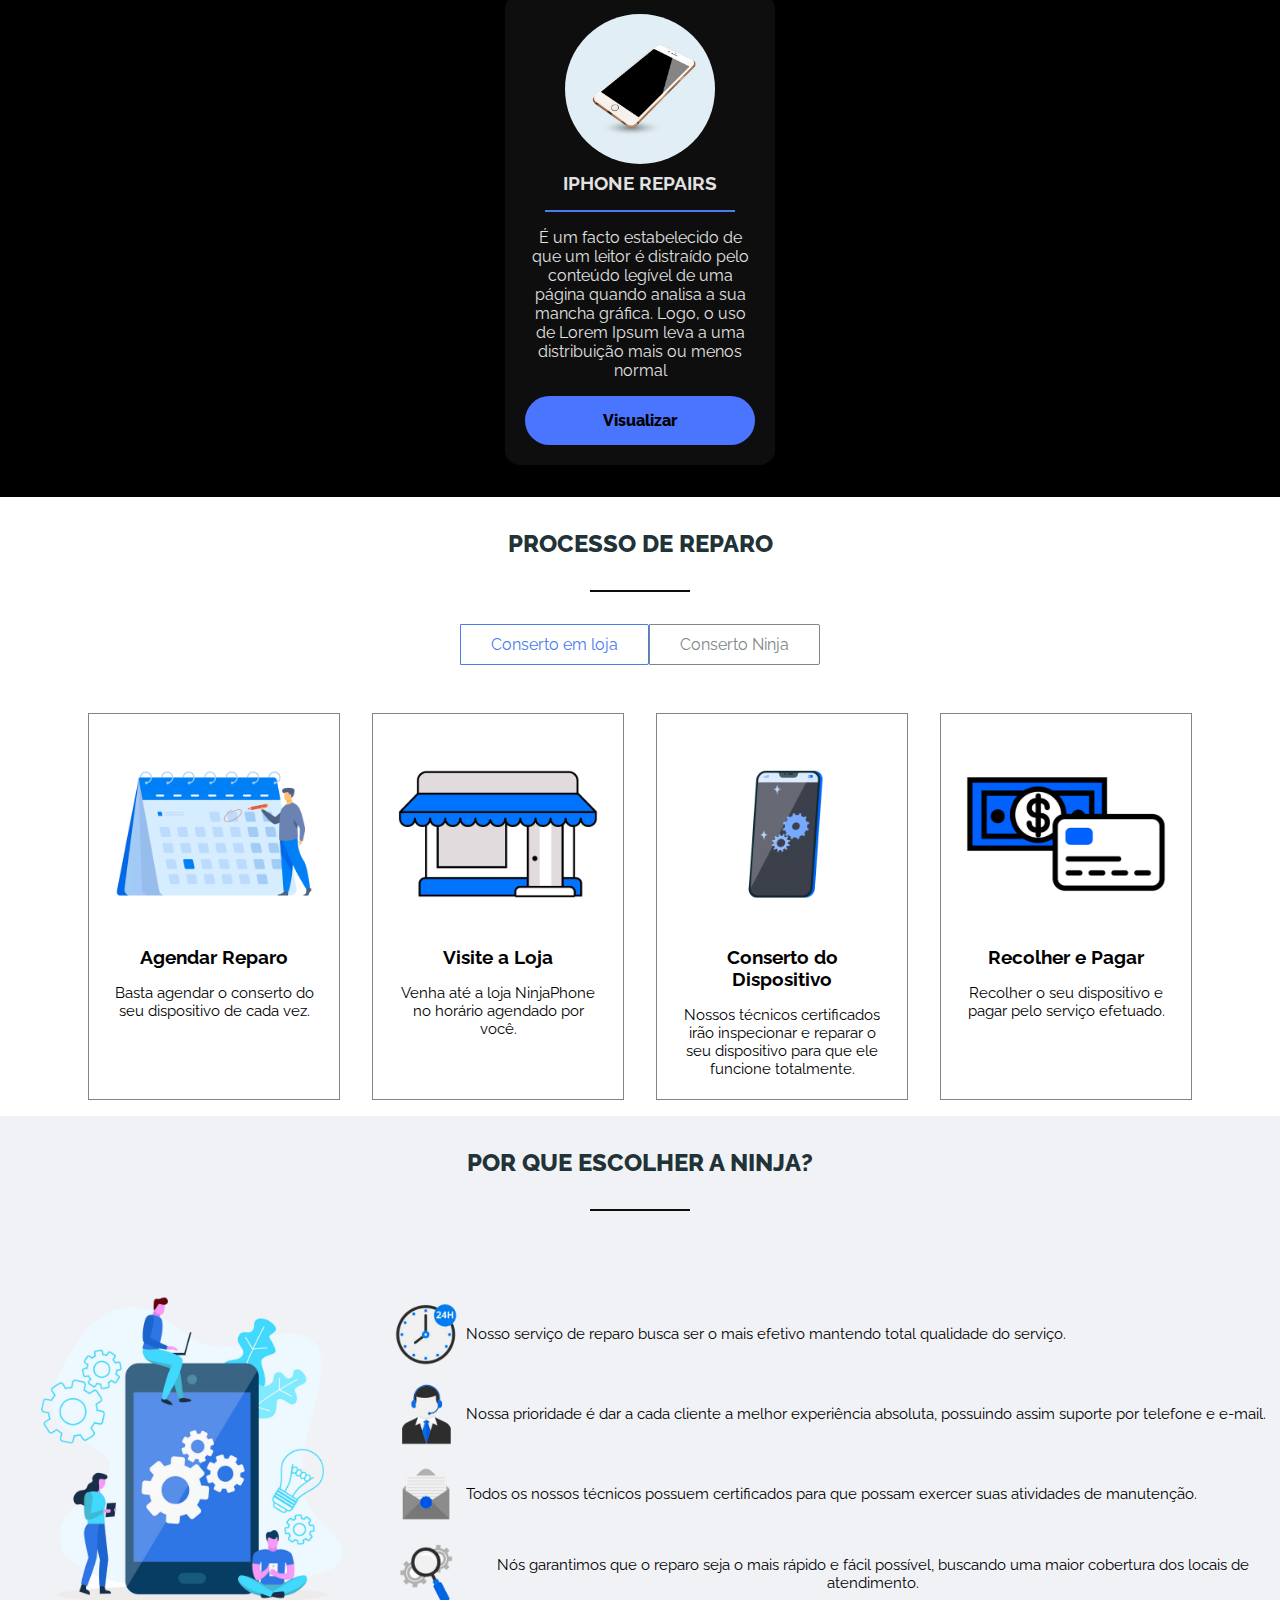
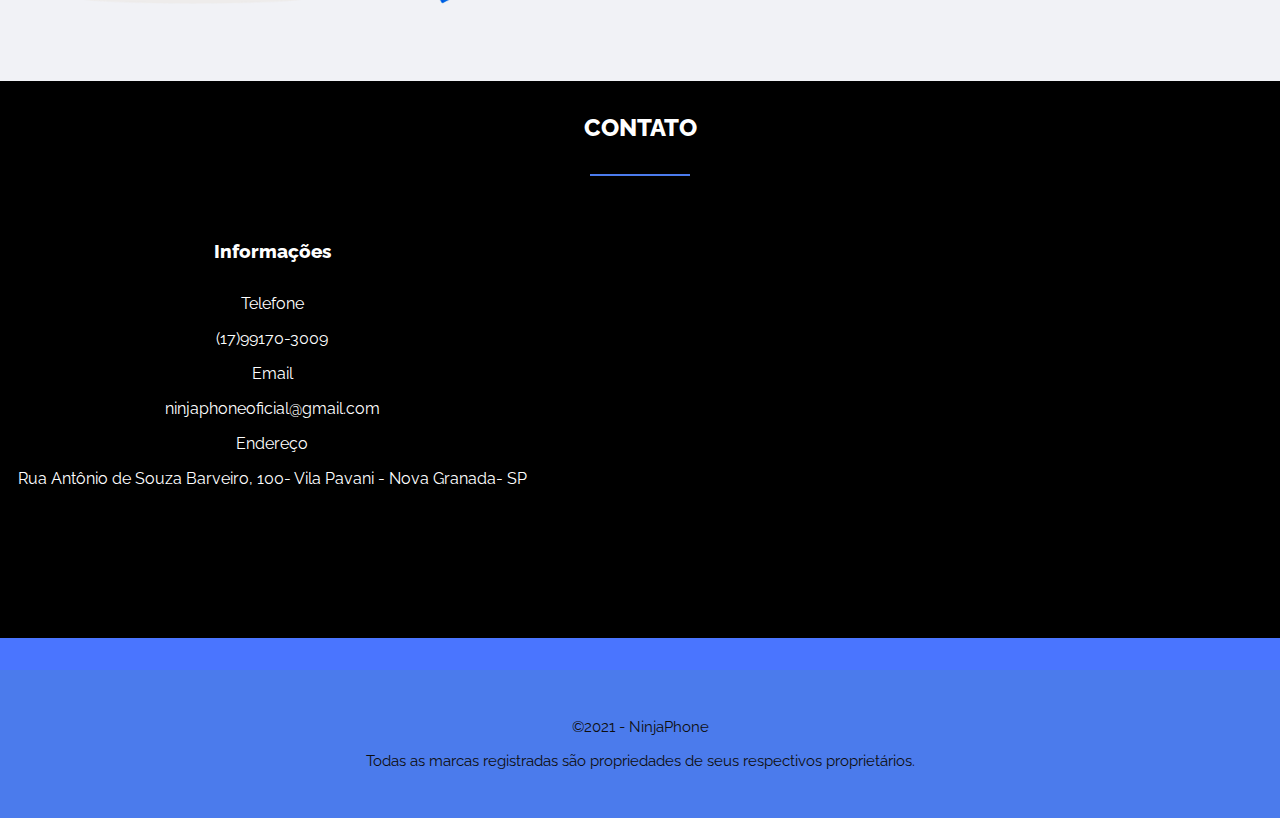
==== commit b4a4880e: "Update index.html" ====
--- a/index.html
+++ b/index.html
@@ -17,25 +17,20 @@
                     <i class='bx bx-menu'></i>
                 </button>
                 <ul class="nav_list">
-                    <li class="nav_item"><a href="/services.html">Serviços</a></li>
-                    <li class="nav_item"><a href="/stacks.html">Reparar</a></li>
-                    <li class="nav_item"><a href="/register.html">Junte-se a nós</a></li>
-                    <li class="nav_item"><a href="/dashboard/login.html">Login</a></li>
+                    <li class="nav_item"><a href="#">Localização</a></li>
+                    <li class="nav_item"><a href="#">Contato</a></li>
+                    <li class="nav_item"><a href="#">Login</a></li>
                 </ul>
             </nav>
             <div class="hello">
                 <div class="hello_text">
-                    <h1>NINJA</h1>
-                    <h1>SMARTPHONES</h1>
-                    <p>
-                        É um facto estabelecido de que um leitor é distraído pelo conteúdo legível de 
-                        uma página quando analisa a sua mancha gráfica. 
-                        Logo, o uso de Lorem Ipsum leva a uma distribuição mais ou menos normal 
-                        de letras, ao contrário do uso de "Conteúdo aqui, conteúdo aqui", 
-                        tornando-o texto legível. Muitas ferramentas de publicação electrónica e editores 
-                        de páginas web usam actualmente o Lorem Ipsum.
-                    </p>
-                    <a href="/stacks.html">Reparar</a>
+                    <h1>NINJA PHONE</h1>
+                    <!--<h1>SMARTPHONES</h1>-->
+                    <p>
+                        Somos especializados em realizar o conserto do seu celular de forma simples e pratica!
+                        contamos com agendamento rapido tanto no nosso aplicativo na PlayStore e aqui mesmo na plataforma, basta clicar em reparar e fazer o agendamento rapido e eficaz na nossa plataforma online!
+                    </p>
+                    <a href="stacks.html">Reparar</a>
                 </div>
             </div>
         </header>
@@ -99,10 +94,10 @@
                 <div class="schedule-process">
                     <ul>
                         <li class="tab-item card-on" onclick="tabToggle(this, 'schedule')">
-                            <p>Agendar Reparo</p>
+                            <p>Conserto em loja</p>
                         </li>
                         <li class="tab-item" onclick="tabToggle(this, 'repair')">
-                            <p>Reparo via Correios</p>
+                            <p>Conserto Ninja</p>
                         </li>
                     </ul>
                 </div>
@@ -118,7 +113,7 @@
                         <div class="card-process-item">
                             <img src="./assets/images/shop-process.png" alt="">
                             <h3>Visite a Loja</h3>
-                            <p>Venha até a loja NinjaPhone mais próxima no horário programado por você.</p>
+                            <p>Venha até a loja NinjaPhone no horário agendado por você.</p>
                         </div>
                     </div>
                     <div class="card-process">
@@ -140,29 +135,29 @@
                     <div class="card-process">
                         <div class="card-process-item">
                             <img src="./assets/images/package-process.png" alt="">
-                            <h3>Empacote seu dispositivo</h3>
-                            <p>Embale seu dispositivo com segurança usando plástico-bolha ou um jornal. Apenas bateria e aparelho.</p>
+                            <h3>Sua localidade</h3>
+                            <p>Com base em seu cep você visualizara nossos tecnicos certificados.</p>
                         </div>
                     </div>
                     <div class="card-process">
                         <div class="card-process-item">
                             <img src="./assets/images/mail-process.png" alt="">
-                            <h3>Envie seu dispositivo</h3>
-                            <p>Envie seu dispositivo via serviço de entrega rápida e obtenha um número de rastreamento, não nos responsabilizamos pelo extravio.</p>
+                            <h3>Agendamento</h3>
+                            <p>Você realizara o agendamento com o tecnico escolhido por você.</p>
                         </div>
                     </div>
                     <div class="card-process">
                         <div class="card-process-item">
                             <img src="./assets/images/person-process.png" alt="">
-                            <h3>Nós Recebemos Seu Dispositivo</h3>
-                            <p>Assim que recebermos seu dispositivo, você receberá um e-mail de confirmação e iniciará o processo de diagnóstico.</p>
+                            <h3>Tecnico é notificado</h3>
+                            <p>Com o agendamento concluido o tecnico escolhido por você irá até o seu local.</p>
                         </div>
                     </div>
                     <div class="card-process">
                         <div class="card-process-item">
                             <img src="./assets/images/time-process.png" alt="">
-                            <h3>Nós consertamos e enviamos você de volta</h3>
-                            <p>Chega de esperar - basta agendar o conserto do seu dispositivo de cada vez.</p>
+                            <h3>Conserto</h3>
+                            <p>O Tecnico irá consertar o seu celular na sua propria residencia e reconherá o valor pelo serviço efetuado.</p>
                         </div>
                     </div>
                 </div>
@@ -220,4 +215,4 @@
         </footer>
         <script src="./assets/js/script.js"></script>
     </body>
-</html>+</html>
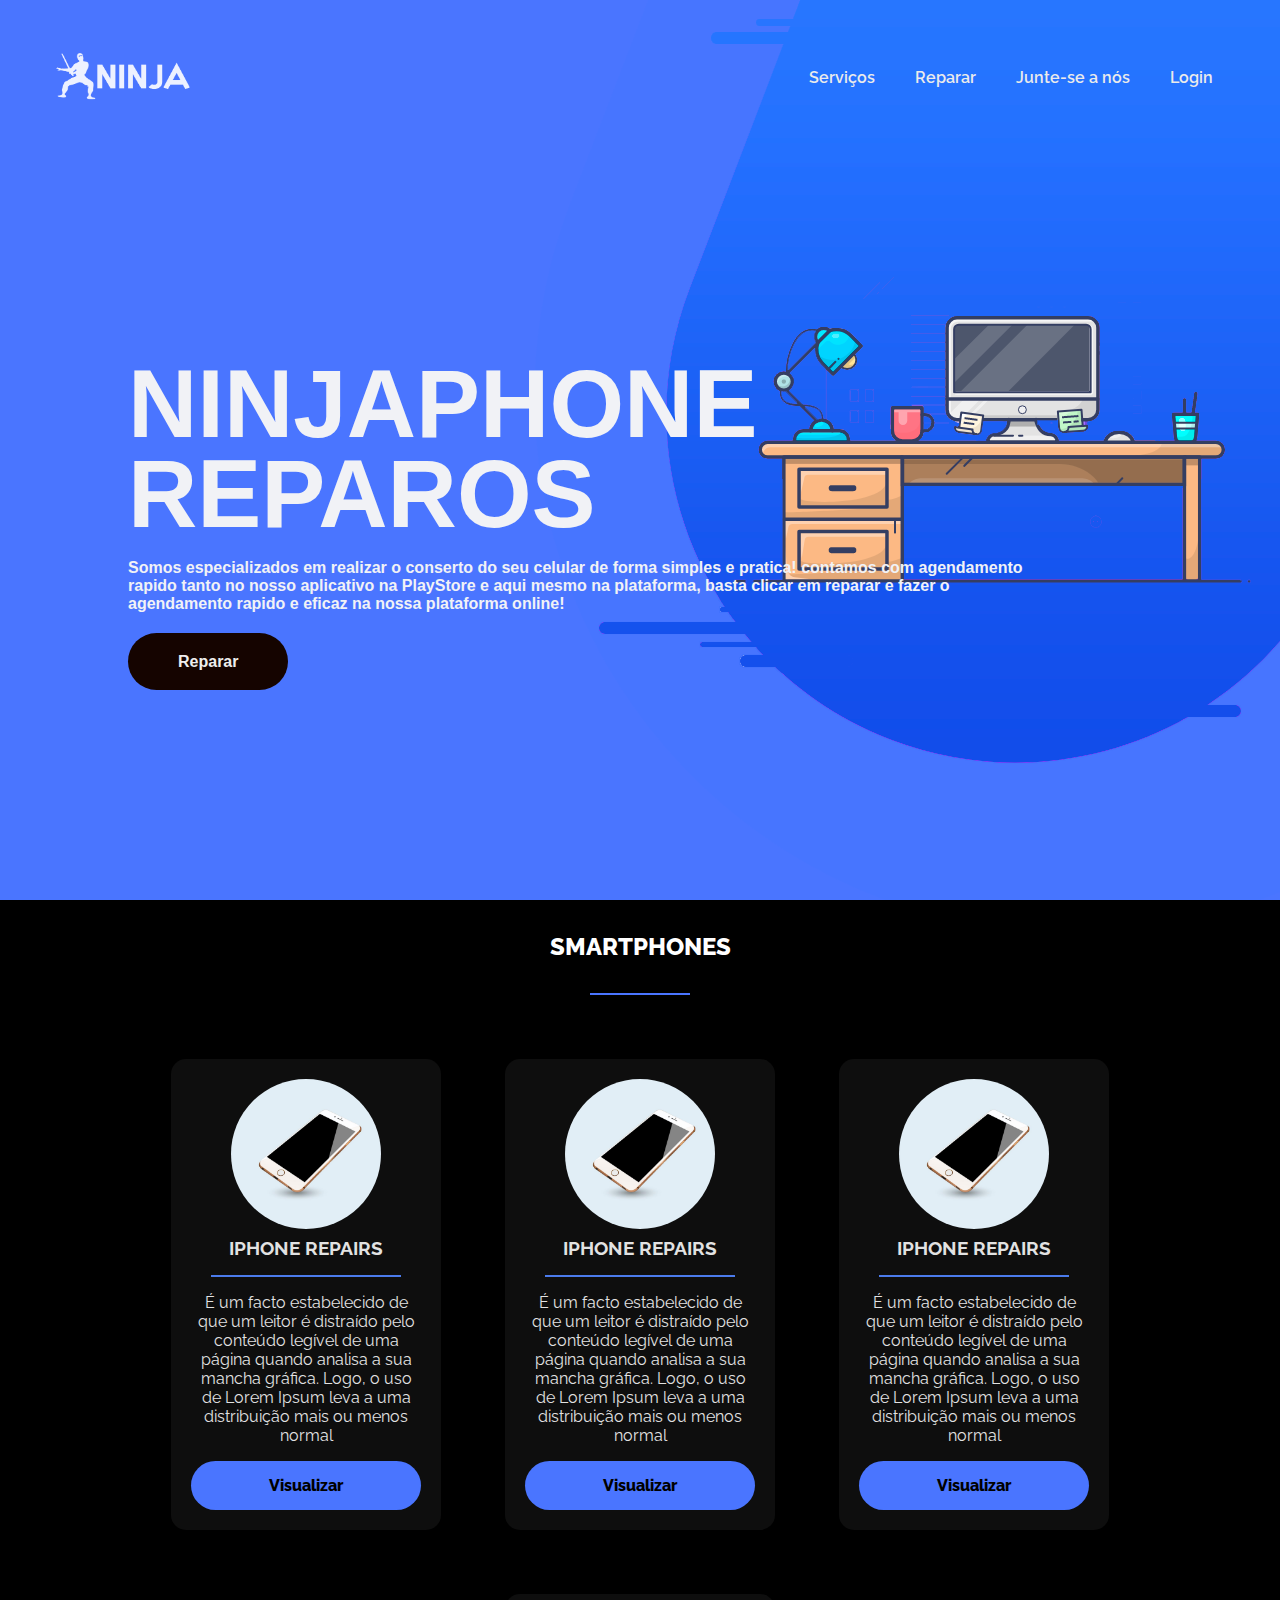
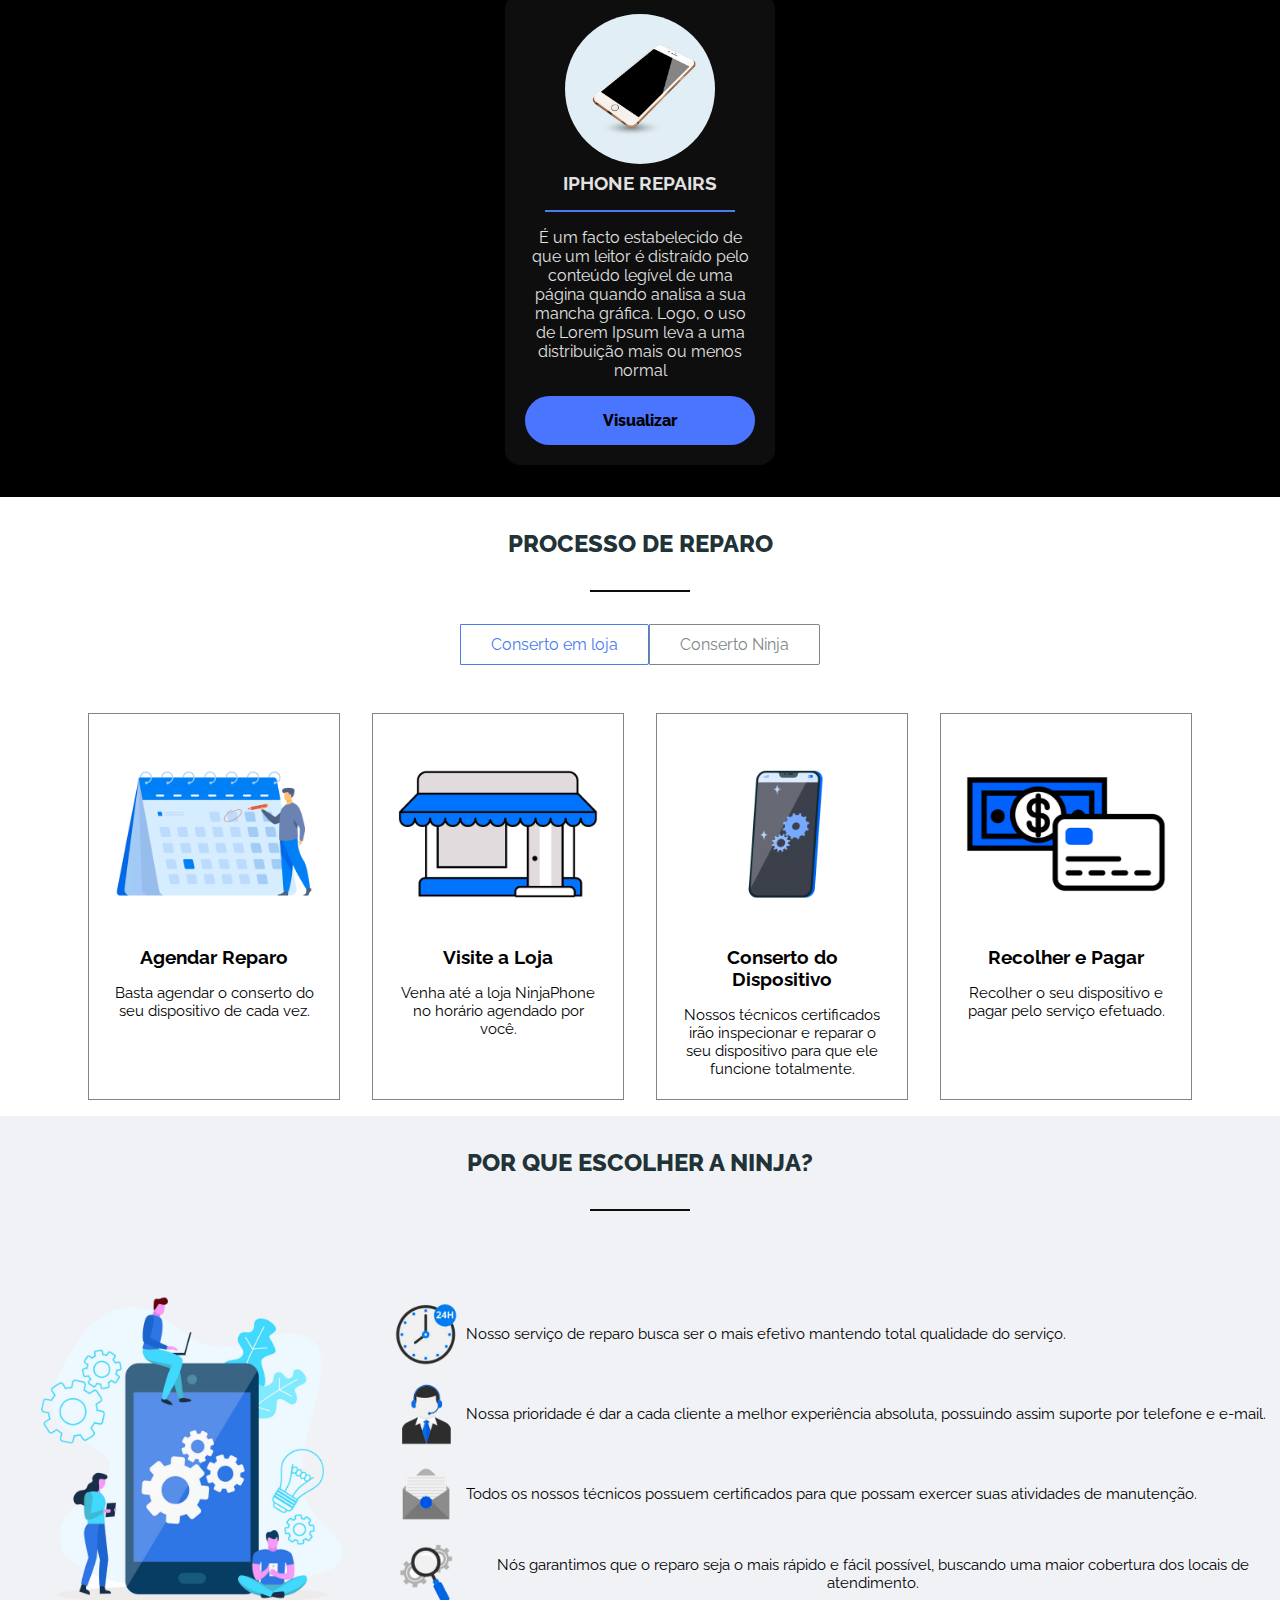
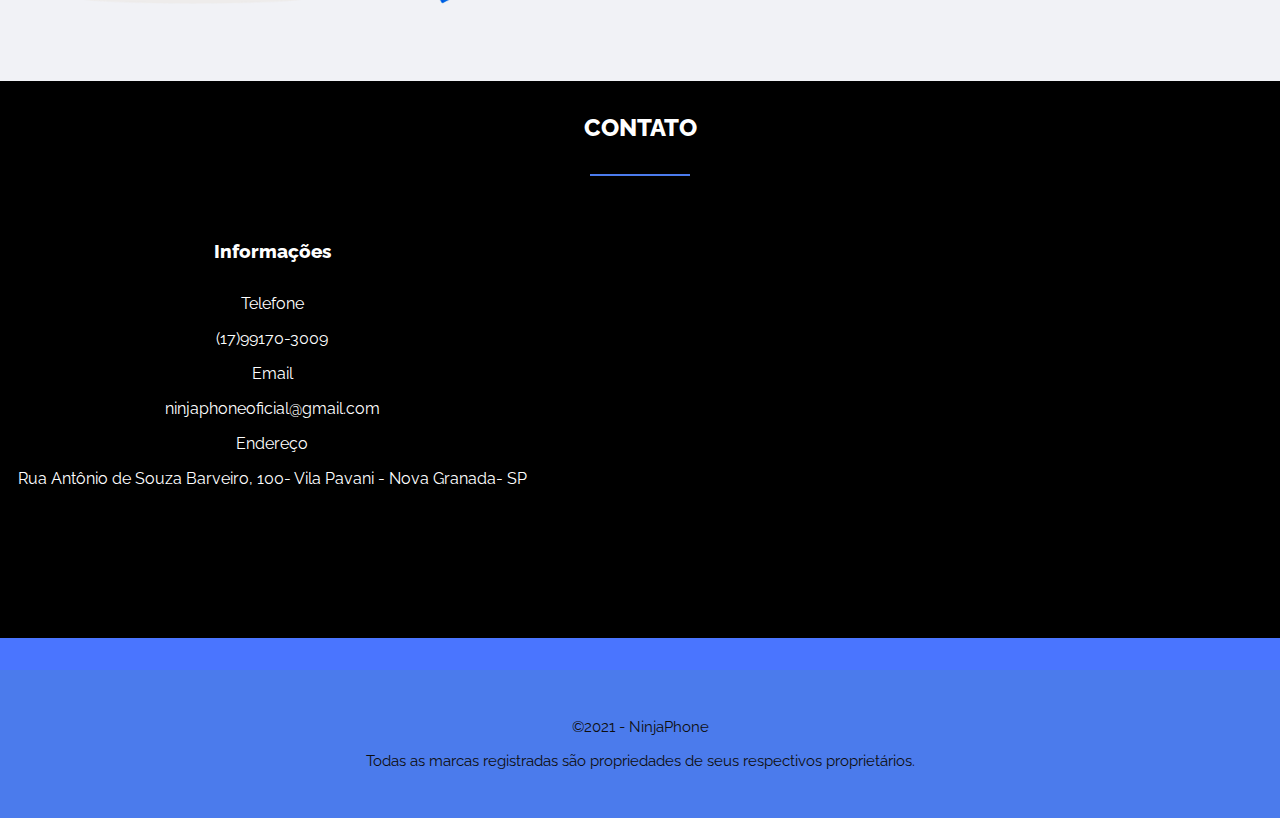
==== commit cfccba77: "Merge branch 'main' of https://github.com/ConnectBee/ConnectBee_Site into main" ====
--- a/index.html
+++ b/index.html
@@ -17,20 +17,21 @@
                     <i class='bx bx-menu'></i>
                 </button>
                 <ul class="nav_list">
-                    <li class="nav_item"><a href="#">Localização</a></li>
-                    <li class="nav_item"><a href="#">Contato</a></li>
-                    <li class="nav_item"><a href="#">Login</a></li>
+                    <li class="nav_item"><a href="/services.html">Serviços</a></li>
+                    <li class="nav_item"><a href="/stacks.html">Reparar</a></li>
+                    <li class="nav_item"><a href="/register.html">Junte-se a nós</a></li>
+                    <li class="nav_item"><a href="/dashboard/login.html">Login</a></li>
                 </ul>
             </nav>
             <div class="hello">
                 <div class="hello_text">
-                    <h1>NINJA PHONE</h1>
-                    <!--<h1>SMARTPHONES</h1>-->
+                    <h1>NINJAPHONE</h1>
+                    <h1>REPAROS</h1>
                     <p>
                         Somos especializados em realizar o conserto do seu celular de forma simples e pratica!
                         contamos com agendamento rapido tanto no nosso aplicativo na PlayStore e aqui mesmo na plataforma, basta clicar em reparar e fazer o agendamento rapido e eficaz na nossa plataforma online!
                     </p>
-                    <a href="stacks.html">Reparar</a>
+                    <a href="/stacks.html">Reparar</a>
                 </div>
             </div>
         </header>
@@ -157,7 +158,7 @@
                         <div class="card-process-item">
                             <img src="./assets/images/time-process.png" alt="">
                             <h3>Conserto</h3>
-                            <p>O Tecnico irá consertar o seu celular na sua propria residencia e reconherá o valor pelo serviço efetuado.</p>
+                            <p>O Tecnico irá consertar o seu celular na sua propria residencia.</p>
                         </div>
                     </div>
                 </div>
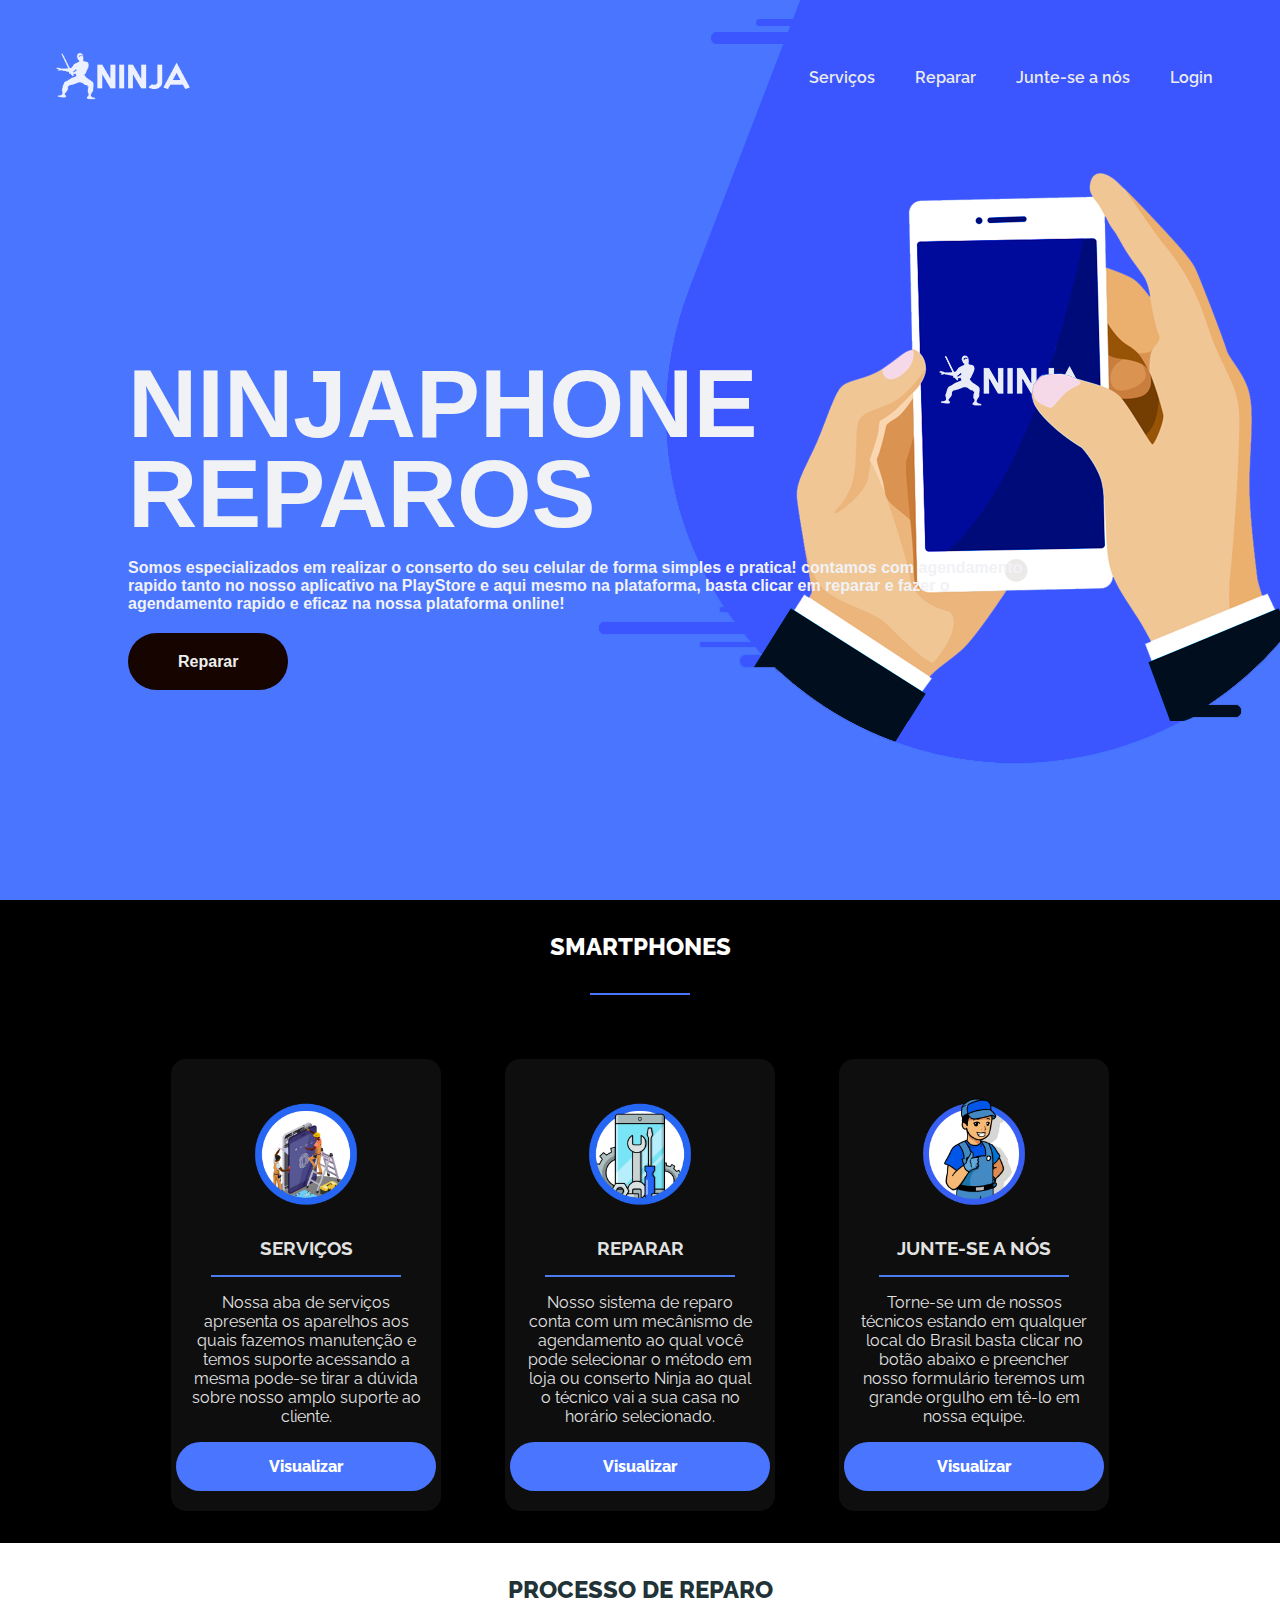
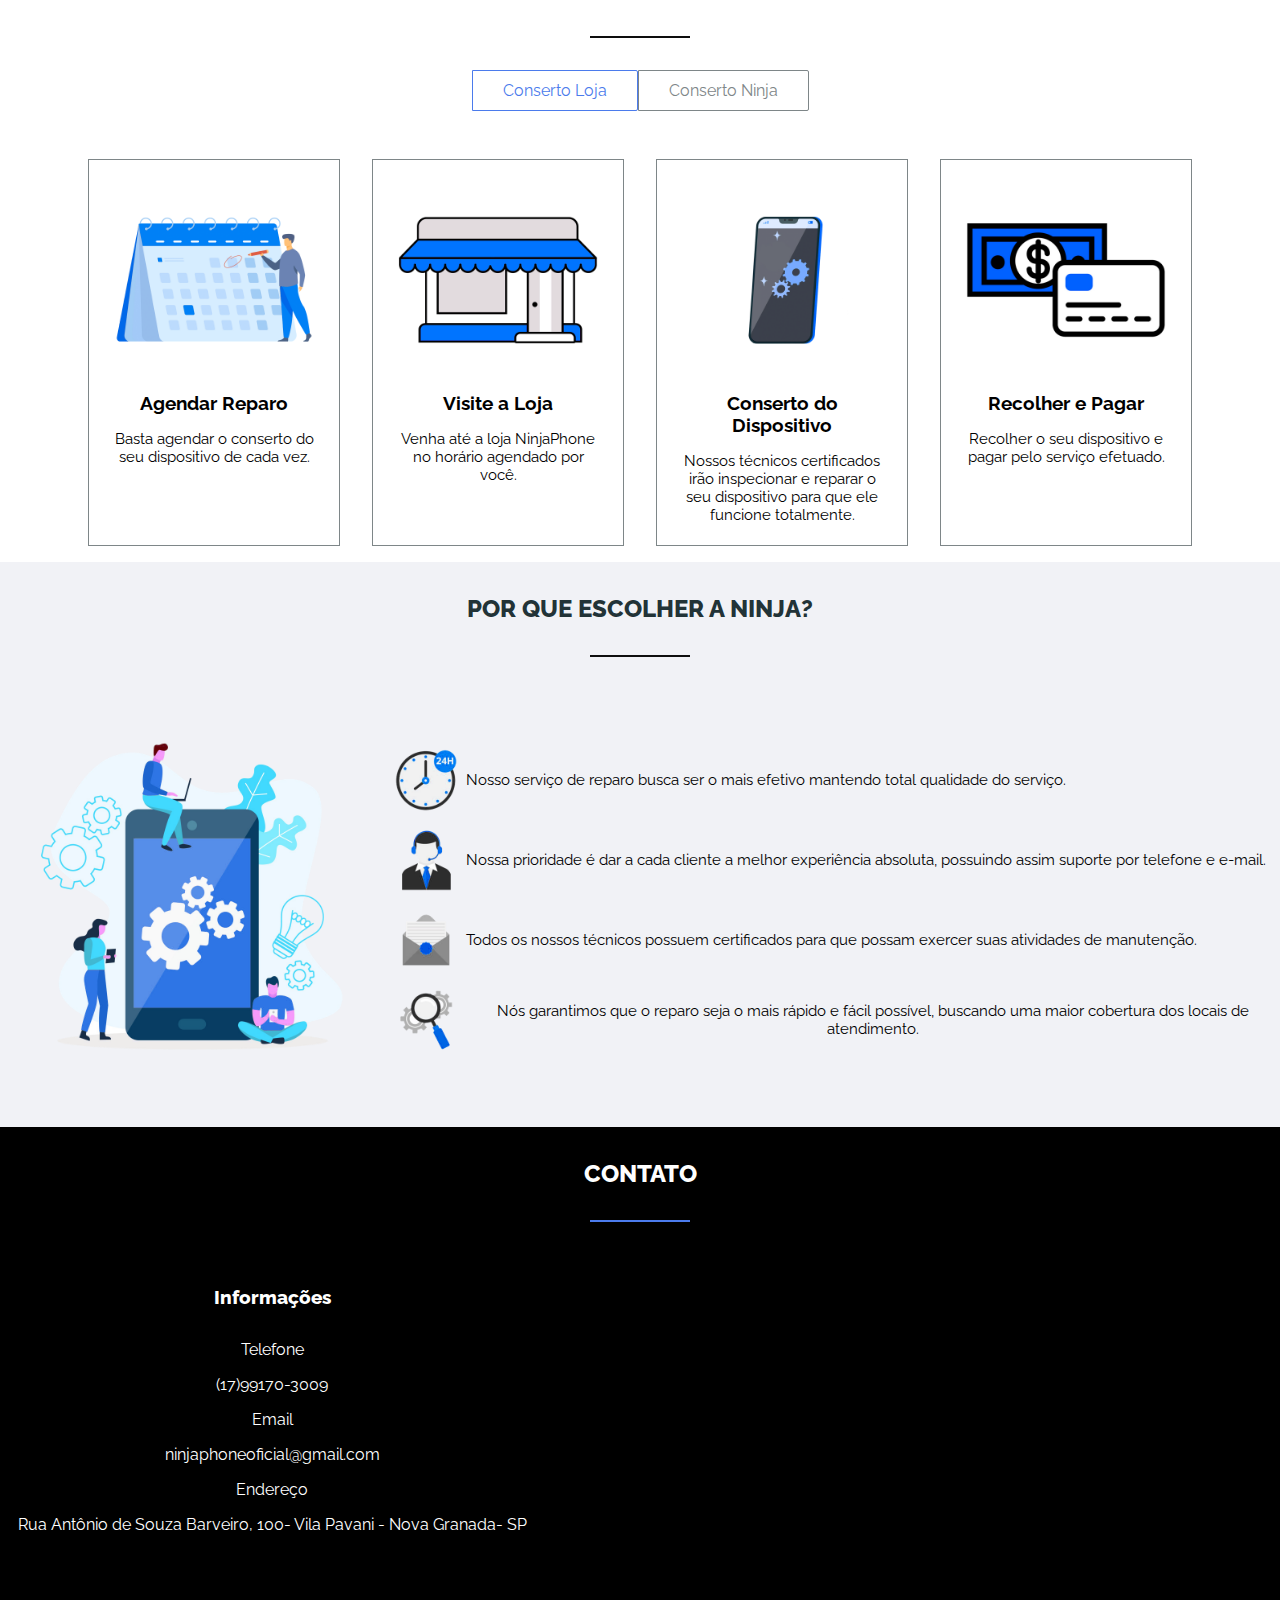
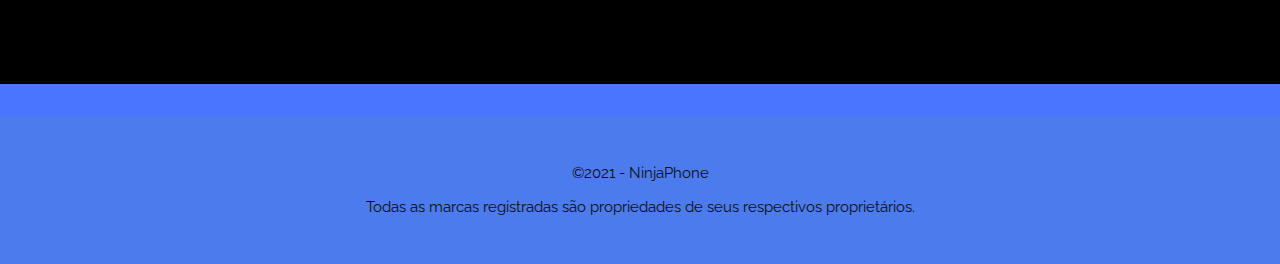
==== commit 06f03dfb: "10/06" ====
--- a/index.html
+++ b/index.html
@@ -40,51 +40,36 @@
         <div class="section_line"></div>
             <section class="cards_section">
                 <div class="card_mobile">
-                    <img src="./assets/images/iphone-card.jpg" alt="" srcset="">
-                    <h3>IPHONE REPAIRS</h3>
+                    <img src="./assets/images/service-card.png" alt="" srcset="">
+                    <h3>SERVIÇOS</h3>
                     <div class="card_line"></div>
                     <p>
-                        É um facto estabelecido de que um leitor é distraído pelo conteúdo legível de 
-                        uma página quando analisa a sua mancha gráfica. 
-                        Logo, o uso de Lorem Ipsum leva a uma distribuição mais ou menos normal 
-                    </p>
-                    <button>Visualizar</button>
+                        Nossa aba de serviços apresenta os aparelhos aos quais fazemos manutenção e temos suporte acessando a mesma pode-se
+                        tirar a dúvida sobre nosso amplo suporte ao cliente.
+                    </p>
+                    <a href="/services.html">Visualizar</a>
                 </div>
 
                 <div class="card_mobile">
-                    <img src="./assets/images/iphone-card.jpg" alt="" srcset="">
-                    <h3>IPHONE REPAIRS</h3>
+                    <img src="./assets/images/repair-card.png" alt="" srcset="">
+                    <h3>REPARAR</h3>
                     <div class="card_line"></div>
                     <p>
-                        É um facto estabelecido de que um leitor é distraído pelo conteúdo legível de 
-                        uma página quando analisa a sua mancha gráfica. 
-                        Logo, o uso de Lorem Ipsum leva a uma distribuição mais ou menos normal 
-                    </p>
-                    <button>Visualizar</button>
+                        Nosso sistema de reparo conta com um mecânismo de agendamento ao qual você pode selecionar o método em loja ou conserto Ninja
+                        ao qual o técnico vai a sua casa no horário selecionado.
+                    </p>
+                    <a href="/stacks.html">Visualizar</a>
                 </div>
 
                 <div class="card_mobile">
-                    <img src="./assets/images/iphone-card.jpg" alt="" srcset="">
-                    <h3>IPHONE REPAIRS</h3>
+                    <img src="./assets/images/iphone-card.png" alt="" srcset="">
+                    <h3>JUNTE-SE A NÓS</h3>
                     <div class="card_line"></div>
                     <p>
-                        É um facto estabelecido de que um leitor é distraído pelo conteúdo legível de 
-                        uma página quando analisa a sua mancha gráfica. 
-                        Logo, o uso de Lorem Ipsum leva a uma distribuição mais ou menos normal 
-                    </p>
-                    <button>Visualizar</button>
-                </div>
-
-                <div class="card_mobile">
-                    <img src="./assets/images/iphone-card.jpg" alt="" srcset="">
-                    <h3>IPHONE REPAIRS</h3>
-                    <div class="card_line"></div>
-                    <p>
-                        É um facto estabelecido de que um leitor é distraído pelo conteúdo legível de 
-                        uma página quando analisa a sua mancha gráfica. 
-                        Logo, o uso de Lorem Ipsum leva a uma distribuição mais ou menos normal 
-                    </p>
-                    <button>Visualizar</button>
+                        Torne-se um de nossos técnicos estando em qualquer local do Brasil basta clicar no botão abaixo e preencher nosso formulário teremos
+                        um grande orgulho em tê-lo em nossa equipe.
+                    </p>
+                    <a href="/register.html">Visualizar</a>
                 </div>
             </section>
         </article>
@@ -95,7 +80,7 @@
                 <div class="schedule-process">
                     <ul>
                         <li class="tab-item card-on" onclick="tabToggle(this, 'schedule')">
-                            <p>Conserto em loja</p>
+                            <p>Conserto Loja</p>
                         </li>
                         <li class="tab-item" onclick="tabToggle(this, 'repair')">
                             <p>Conserto Ninja</p>
@@ -158,7 +143,7 @@
                         <div class="card-process-item">
                             <img src="./assets/images/time-process.png" alt="">
                             <h3>Conserto</h3>
-                            <p>O Tecnico irá consertar o seu celular na sua propria residencia.</p>
+                            <p>O Tecnico irá consertar o seu celular na sua propria residencia e reconherá o valor pelo serviço efetuado.</p>
                         </div>
                     </div>
                 </div>
--- a/assets/css/style.css
+++ b/assets/css/style.css
@@ -237,7 +237,7 @@
     
 }
 
-.card_mobile > button {
+.card_mobile > a {
     background: var(--background-blue);
     padding: 15px;
     border-radius: 50px;
@@ -247,9 +247,12 @@
     font-size: 1em;
     transition: 0.3s linear;
     cursor: pointer;
-}
-
-.card_mobile > button:hover{
+    outline: none;
+    color: #fff;
+    text-decoration: none;
+}
+
+.card_mobile > a:hover{
     background: #436dce;
 }
 
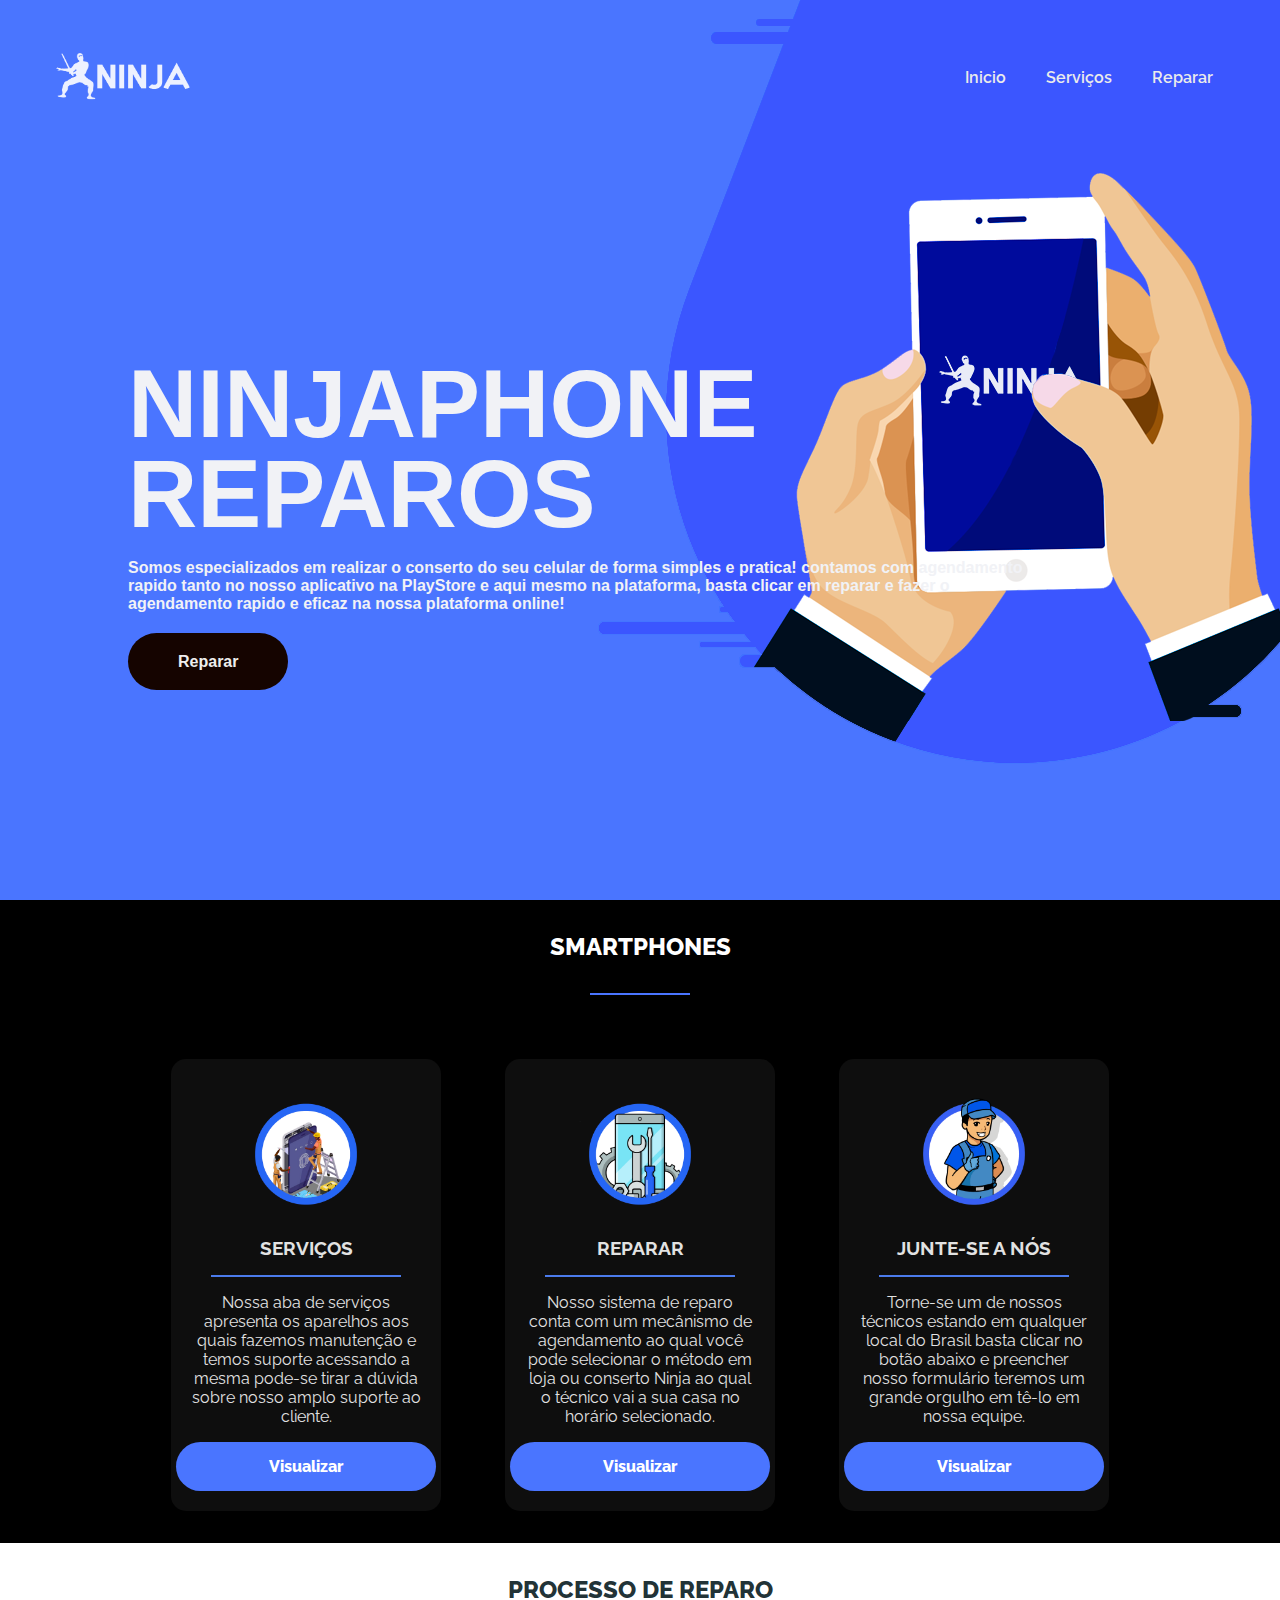
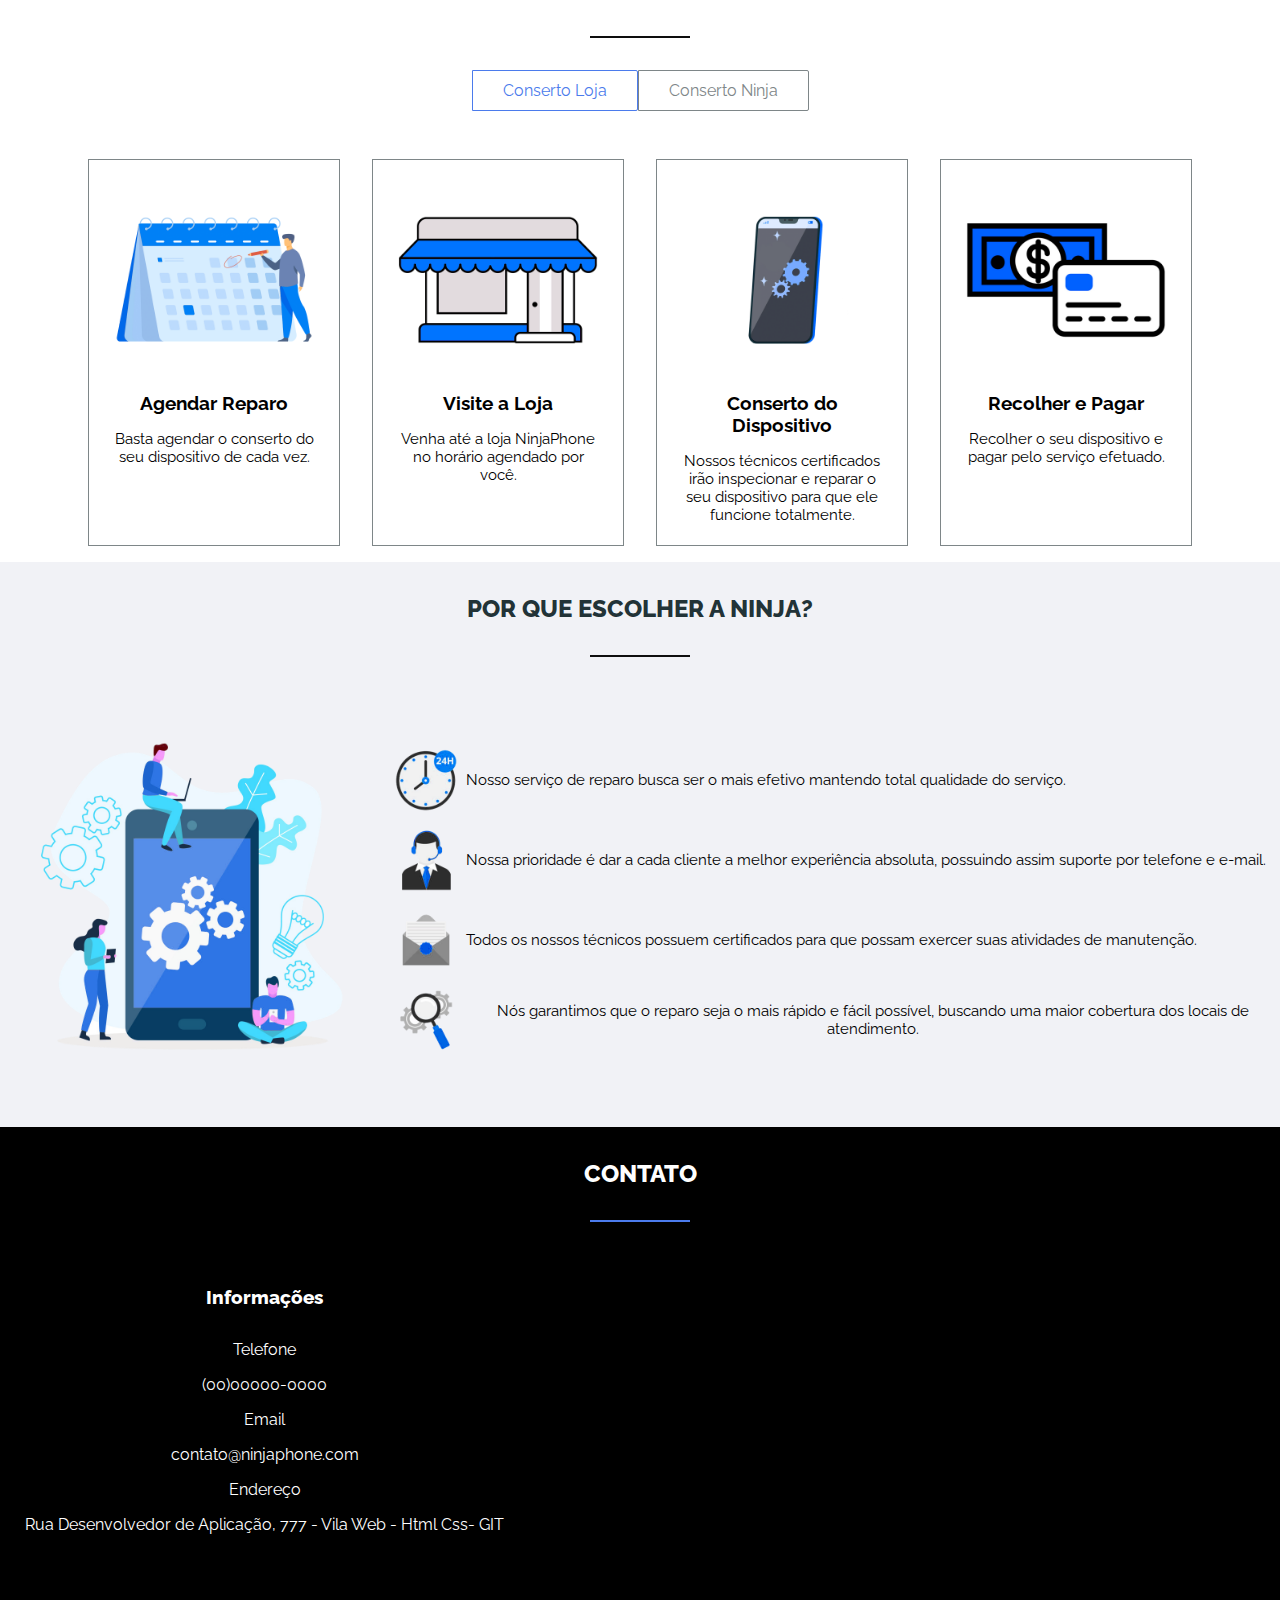
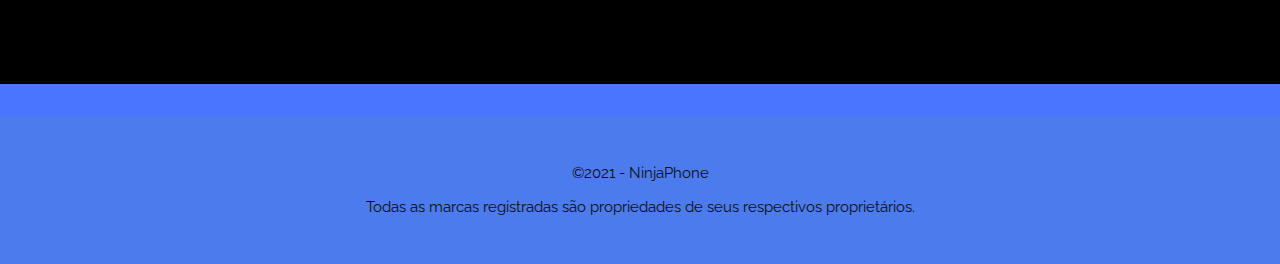
==== commit 804b9107: "First Project Commit" ====
--- a/index.html
+++ b/index.html
@@ -7,7 +7,6 @@
         <title>NinjaPhone</title>
         <link rel="stylesheet" href="./assets/css/style.css">
         <link href='https://unpkg.com/boxicons@2.0.7/css/boxicons.min.css' rel='stylesheet'>
-        
     </head>
     <body>
         <header class="header-global">
@@ -17,10 +16,9 @@
                     <i class='bx bx-menu'></i>
                 </button>
                 <ul class="nav_list">
-                    <li class="nav_item"><a href="/services.html">Serviços</a></li>
-                    <li class="nav_item"><a href="/stacks.html">Reparar</a></li>
-                    <li class="nav_item"><a href="/register.html">Junte-se a nós</a></li>
-                    <li class="nav_item"><a href="/dashboard/login.html">Login</a></li>
+                    <li class="nav_item nav_active"><a href="#">Inicio</a></li>
+                    <li class="nav_item"><a href="services.html">Serviços</a></li>
+                    <li class="nav_item"><a href="stacks.html">Reparar</a></li>
                 </ul>
             </nav>
             <div class="hello">
@@ -47,7 +45,7 @@
                         Nossa aba de serviços apresenta os aparelhos aos quais fazemos manutenção e temos suporte acessando a mesma pode-se
                         tirar a dúvida sobre nosso amplo suporte ao cliente.
                     </p>
-                    <a href="/services.html">Visualizar</a>
+                    <a href="services.html">Visualizar</a>
                 </div>
 
                 <div class="card_mobile">
@@ -58,7 +56,7 @@
                         Nosso sistema de reparo conta com um mecânismo de agendamento ao qual você pode selecionar o método em loja ou conserto Ninja
                         ao qual o técnico vai a sua casa no horário selecionado.
                     </p>
-                    <a href="/stacks.html">Visualizar</a>
+                    <a href="stacks.html">Visualizar</a>
                 </div>
 
                 <div class="card_mobile">
@@ -69,7 +67,7 @@
                         Torne-se um de nossos técnicos estando em qualquer local do Brasil basta clicar no botão abaixo e preencher nosso formulário teremos
                         um grande orgulho em tê-lo em nossa equipe.
                     </p>
-                    <a href="/register.html">Visualizar</a>
+                    <a href="#">Visualizar</a>
                 </div>
             </section>
         </article>
@@ -183,14 +181,13 @@
                 <div>
                     <h3>Informações</h3>
                     <p>Telefone</p>
-                    <span>(17)99170-3009</span>
+                    <span>(00)00000-0000</span>
 
                     <p>Email</p>
-                    <span>ninjaphoneoficial@gmail.com</span>
+                    <span>contato@ninjaphone.com</span>
                     
                     <p>Endereço</p>
-                    <span>Rua Antônio de Souza Barveiro, 100- Vila Pavani - Nova Granada- SP</span>
-
+                    <span>Rua Desenvolvedor de Aplicação, 777 - Vila Web - Html Css- GIT</span>
                 </div>
                 <iframe src="https://www.google.com/maps/embed?pb=!1m18!1m12!1m3!1d3736.211601393821!2d-49.327263884458716!3d-20.538521362824568!2m3!1f0!2f0!3f0!3m2!1i1024!2i768!4f13.1!3m3!1m2!1s0x94bcfdad518bd62f%3A0x3255d976813ed13a!2sAv.%20Ant%C3%B4nio%20de%20Souza%20Barbeiro%2C%20100%20-%20Vila%20Pavani%2C%20Nova%20Granada%20-%20SP%2C%2015440-000!5e0!3m2!1spt-BR!2sbr!4v1619384015328!5m2!1spt-BR!2sbr" allowfullscreen="" loading="lazy"></iframe>
             </div>
--- a/assets/css/style.css
+++ b/assets/css/style.css
@@ -11,15 +11,17 @@
     padding: 0;
 }
 
+body,html{
+    height: 100vh;
+}
+
 body{
     width: 100%;
-    height: 100vh;
     font-size: 100%;
     background: var(--background-blue);
 }
 
 header {
-    /*background: var(--background-blue);*/
     width: 100%;
     height: 100%;
 }
@@ -50,6 +52,15 @@
     background-repeat: no-repeat;
     background-position-x: right;
 }
+@media screen and (max-width:515px) {
+    .header-global{
+        background-size: 920px;
+    }
+    .hello_text{
+        text-shadow: 2px 2px 12px black;
+    }
+}
+
 /*
 SCROLLBAR
 */
@@ -79,7 +90,6 @@
     align-items: center;
     justify-content: space-between;
     padding: 15px;
-    /*background: var(--background-blue);*/
     margin-left: 2rem;
     margin-right: 2rem;
 }
@@ -105,6 +115,14 @@
     font-weight: 600;
     padding: 10px 20px;
     text-decoration: none;
+}
+
+.nav_item:hover{
+    opacity: 0.9;
+}
+
+.nav_active{
+    color:#fff;
 }
 
 .toggle_button {
@@ -657,6 +675,9 @@
 }
 
 @media screen and (max-width: 770px) {
+    .header-global{
+        background: none;
+    }
     .logo {
         width: 80px;
     }
@@ -686,13 +707,7 @@
     }
 }
 
-
-
-
-/*REPAIRS PAGE*/
-
-/*REPAIRS CARD*/
-
+/*SERVICES CARD*/
 
 .repairs-process {
     width: 100%;
@@ -766,539 +781,4 @@
     cursor: pointer;
     opacity: 0.8;
     box-shadow: inset 0 0 1px #000, 0 0 1px #000;
-}
-
-
-
-/* 
-SELECT PHONE AND MODEL (CARDS)
-*/
-.phone_select {
-    background: #000;
-    height: 100%;
-}
-
-.phone_select > h2{
-    color: white;
-    font-family: 'Raleway', sans-serif;
-    font-weight: 800;
-    margin: 2rem;
-}
-
-.phone_card {
-    width: 100%;
-    display: flex;
-    flex-direction: column;
-    align-items: center;
-    color: #E2E2E2;
-}
-
-.phone_card > label {
-    width: 100%;
-    font-family: 'Raleway', sans-serif;
-    font-weight: 800;
-    margin: 2rem;
-}
-
-.phone_card > select {
-    width: 100%;
-    max-width:400px;
-    height: 35px;
-    outline: none;
-    font-family: 'Raleway', sans-serif;
-}
-
-.phone_card > img {
-    width: 100%;
-    max-width: 300px;
-}
-
-.phone_select > .phone_line{
-    height: 2px;
-    border-left: 100px solid var(--background-blue);
-    margin-bottom: 2rem;
-}
-
-.phone_section {
-    display: flex;
-    width: 100%;
-    align-items: center;
-    justify-content: center;
-    flex-wrap: wrap;
-}
-
-.button_phone, .button_hour, .button_success {
-    cursor: pointer;
-    width: 100%;
-    max-width: 200px;
-    border-radius: 50px;
-    padding: 15px;
-    outline: none;
-    background: var(--background-blue);
-    color: #fff;
-    font-family: 'Raleway', sans-serif;
-    font-weight: 800;
-    margin-top: 15px;
-    transition: 0.5s;
-}
-
-.button_phone:hover, .button_hour:hover, .button_success:hover {
-    background: #436dce;
-}
-
-/* PHONE SELECT SERVICE */
-.stacks_off {display: none;}
-
-.service_select {
-    background: #fff;
-    height: 100%;
-}
-
-.service_select > h2{
-    color: #0E0E0E;
-    font-family: 'Raleway', sans-serif;
-    font-weight: 800;
-    margin: 2rem;
-}
-.service_select > .service_line{
-    height: 2px;
-    border-left: 100px solid #0E0E0E;
-    margin-bottom: 2rem;
-}
-
-.service_section {
-    display: flex;
-    flex-wrap: wrap;
-    justify-content: center;
-    width: 100%;
-    max-width: 950px;
-}
-
-.service_card {
-    border: 1px solid #0E0E0E;
-    margin: 5px;
-    border-radius: 15px;
-    cursor: pointer;
-}
-
-.service_card:hover {
-    opacity: 0.9;
-}
-
-.service_card > img {
-    width: 100%;
-    max-width: 300px;
-}
-
-.service_card > p {
-    font-family: 'Raleway', sans-serif;
-    font-weight: 800;
-}
-
-/* CEP SELECTION */
-
-.cep_select {
-    background: #ebebeb;
-    height: 100%;
-}
-
-.cep_select > h2{
-    color: #0E0E0E;
-    font-family: 'Raleway', sans-serif;
-    font-weight: 800;
-    margin: 2rem;
-}
-.cep_select > .cep_line{
-    height: 2px;
-    border-left: 100px solid #0E0E0E;
-    margin-bottom: 2rem;
-}
-
-.cep_section {
-    display: flex;
-    flex-wrap: wrap;
-    justify-content: center;
-    align-items: center;
-    flex-direction: column;
-    width: 100%;
-    max-width: 950px;
-}
-
-.cep_section > input {
-    outline: none;
-    width: 100%;
-    max-width: 300px;
-    padding: 5px 10px;
-    height: 50px;
-    font-family: 'Raleway', sans-serif;
-    font-weight: 800;
-    font-size: 1rem;
-    margin: 30px;
-}
-
-.cep_section > h3 {
-    font-family: 'Raleway', sans-serif;
-    font-weight: 800;
-}
-
-.cep_card_container {
-    display: flex;
-    flex-direction: row;
-}
-
-.cep_off {
-    border: 1px solid #0E0E0E;
-    margin: 5px;
-    border-radius: 15px;
-    cursor: pointer;
-    opacity: 0.7;
-}
-
-.cep_card {
-    border: 1px solid #0E0E0E;
-    margin: 5px;
-    border-radius: 15px;
-    cursor: pointer;
-}
-
-.cep_card:hover {
-    opacity: 0.9;
-}
-
-.cep_card > img, .cep_off > img{
-    width: 100%;
-    max-width: 300px;
-}
-
-.cep_card > p, .cep_off > p{
-    font-family: 'Raleway', sans-serif;
-    font-weight: 800;
-}
-
-/*Register Maintence*/
-
-.register_service, .register_ninja {
-    background: #ebebeb;
-    height: 100%;
-}
-
-.register_service > h2, .register_ninja > h2{
-    color: #0E0E0E;
-    font-family: 'Raleway', sans-serif;
-    font-weight: 800;
-    margin: 2rem;
-}
-.register_line{
-    height: 2px;
-    border-left: 100px solid #0E0E0E;
-    margin-bottom: 2rem;
-}
-
-.register_section {
-    display: flex;
-    flex-direction: column;
-    align-items: center;
-    justify-content: center;
-    background: #fff;
-    width: 500px;
-    max-width: 500px;
-    border-radius: 15px;
-    padding: 30px;
-}
-
-.input_container {
-    text-align: left;
-    display: flex;
-    flex-direction: column;
-    font-family: 'Raleway', sans-serif;
-}
-
-.input_container > input{
-    background: #edf0ed;
-    border-radius: 10px;
-    outline: none;
-    padding: 10px;
-    width: 300px;
-    margin: 3px 0 10px 0;
-}
-
-.input_container > select {
-    background: #edf0ed;
-    border-radius: 10px;
-    outline: none;
-    padding: 8px;
-    width: 315px;
-    margin: 3px 0 10px 0;
-}
-
-
-
-.card_success_container {
-    background: #150400;
-    height: 100%;
-}
-
-.card_success {
-    box-shadow: 0 0 10px rgba(0, 0, 0, 0.808);
-    max-width: 520px;
-    border-radius: 15px;
-}
-.card_success_1{
-    background: #4a75ff;
-    border-radius: 15px 15px 0 0;
-    padding: 50px;
-    display: flex;
-    justify-content: center;
-}
-.card_success_1 > img{
-    width: 100px;
-}
-.card_success_2{
-    background: #fff;
-    border-radius: 0 0 15px 15px;
-    display: flex;
-    flex-direction: column;
-    align-items: center;
-    padding: 50px;
-}
-
-.card_success_2 > h1{
-    color: #0E0E0E;
-    font-family: 'Raleway', sans-serif;
-    font-weight: 800;
-    margin: 1rem;
-}
-
-.card_success_2 > p{
-    color: #0E0E0E;
-    font-family: 'Raleway', sans-serif;
-    font-weight: 600;
-    margin: 1rem;
-}
-
-/* TECHNICIAN FORM*/
-
-.technician_container{
-    display: flex;
-    justify-content: center;
-    align-items: center;
-    width: 100%;
-    height: 100%;
-}
-
-.technician_form{
-    width: 100%;
-    max-width: 500px;
-    background: #fff;
-    border-radius: 15px;
-    padding: 20px;
-}
-
-.technician_form > h6, .technician_form > div > h6{
-    margin-top: 10px;
-    margin-bottom: 0;
-}
-
-/* Image Upload */
-
-@media screen and (min-width: 300px) and (max-width: 700px) {
-    .dropzone {
-        max-width: 80%;
-    }
-    .info {
-        margin-top: 30%;
-    }
-    .status {
-        width: 80%;
-    }
-    .image-url {
-        width: 80%;
-    }
-    .loading-table {
-        margin-left: auto;
-        margin-right: auto;
-        margin-top: 50%;
-        margin-bottom: 50%;
-    }
-}
-
-body.loading .loading-modal {
-    display: block
-}
-
-.title {
-    margin-right: auto;
-    margin-left: auto;
-    text-align: center;
-}
-
-.title h1 {
-    color: #000;
-    text-decoration: underline;
-}
-
-.title h1:hover {
-    color: #3588DE;
-}
-
-.dropzone {
-    border: 4px dashed #ccc;
-    height: 200px;
-    position: relative;
-    margin-right: auto;
-    margin-left: auto;
-    max-width: 50%;
-}
-
-.info {
-    margin-top: 11%;
-}
-
-.dropzone p {
-    /*height: 100%;
-    line-height: 200px;*/
-    margin: 0%;
-    text-align: center;
-    width: 100%
-}
-
-.input {
-    height: 100%;
-    left: 0;
-    outline: 0;
-    opacity: 0;
-    position: absolute;
-    top: 0;
-    width: 100%
-}
-
-.status {
-    border-radius: 5px;
-    text-align: center;
-    width: 50%;
-    margin-left: auto;
-    margin-right: auto;
-}
-
-.image-url {
-    width: 50%;
-}
-
-.dropzone.dropzone-dragging {
-    border-color: #000
-}
-
-.loading-table {
-    margin-left: auto;
-    margin-right: auto;
-    margin-top: 15%;
-    margin-bottom: 15%;
-}
-
-.img {
-    width: 100%;
-}
-
-.bg-success {
-    background: #0d6efd !important;
-    border-radius: 0;
-    color: #E2E2E2;
-    font-family: 'Segoe UI', Tahoma, Geneva, Verdana, sans-serif;
-}
-
-
-/* LOGIN FORM */
-
-.login_container {
-    background: #fff;
-    height: 100%;
-}
-
-.login_container > h2{
-    color: #223337;
-    font-family: 'Raleway', sans-serif;
-    font-weight: 800;
-    margin: 2rem;
-}
-
-
-.login_container > .section_line{
-    height: 2px;
-    border-left: 100px solid #0E0E0E;
-    margin-bottom: 2rem;
-}
-
-.login_process {
-    width: 100%;
-    display: flex;
-    align-items: center;
-    justify-content: center;
-    margin-bottom: 2rem;
-}
-
-.login_process > ul {
-    display: flex;
-    
-    padding-left: 0 !important;
-}
-
-.card-on {
-    border-color: #4b7bec !important;
-    color: #4b7bec !important;
-}
-
-.login_process > ul > li {
-    list-style: none;
-    border: 1px solid #7e8688;
-    padding: 10px 30px;
-    border-radius: 0 2px 2px 0;
-    color:#7e8688;
-
-}
-
-.login_process > ul > li > p {
-    font-family: 'Raleway', sans-serif;
-    font-weight: 400;
-    text-decoration: none;
-    cursor: pointer;
-    margin-bottom: 0 !important;
-}
-
-.tab-process {
-    width: 100%;
-    display: none;
-}
-
-.tab-on {
-    display: flex;
-    flex-wrap: wrap;
-    align-items: center;
-    justify-content: center;
-}
-
-.tab-process > .card-process {
-    width: 250px;
-    height: 385px;
-    border: 1px solid #7e8688;
-    margin: 1rem;
-}
-
-.tab-process > .card-process > .card-process-item {
-    padding: 20px;
-}
-
-.tab-process > .card-process > .card-process-item > img {
-    width: 200px;
-}
-
-.tab-process > .card-process > .card-process-item > h3 {
-    font-family: 'Raleway', sans-serif;
-    margin-top: 0.5rem;
-    margin-bottom: 1rem;
-}
-
-.tab-process > .card-process > .card-process-item > p {
-    font-family: 'Raleway', sans-serif;
-    font-weight: 400;
-    font-size: 15px;
 }